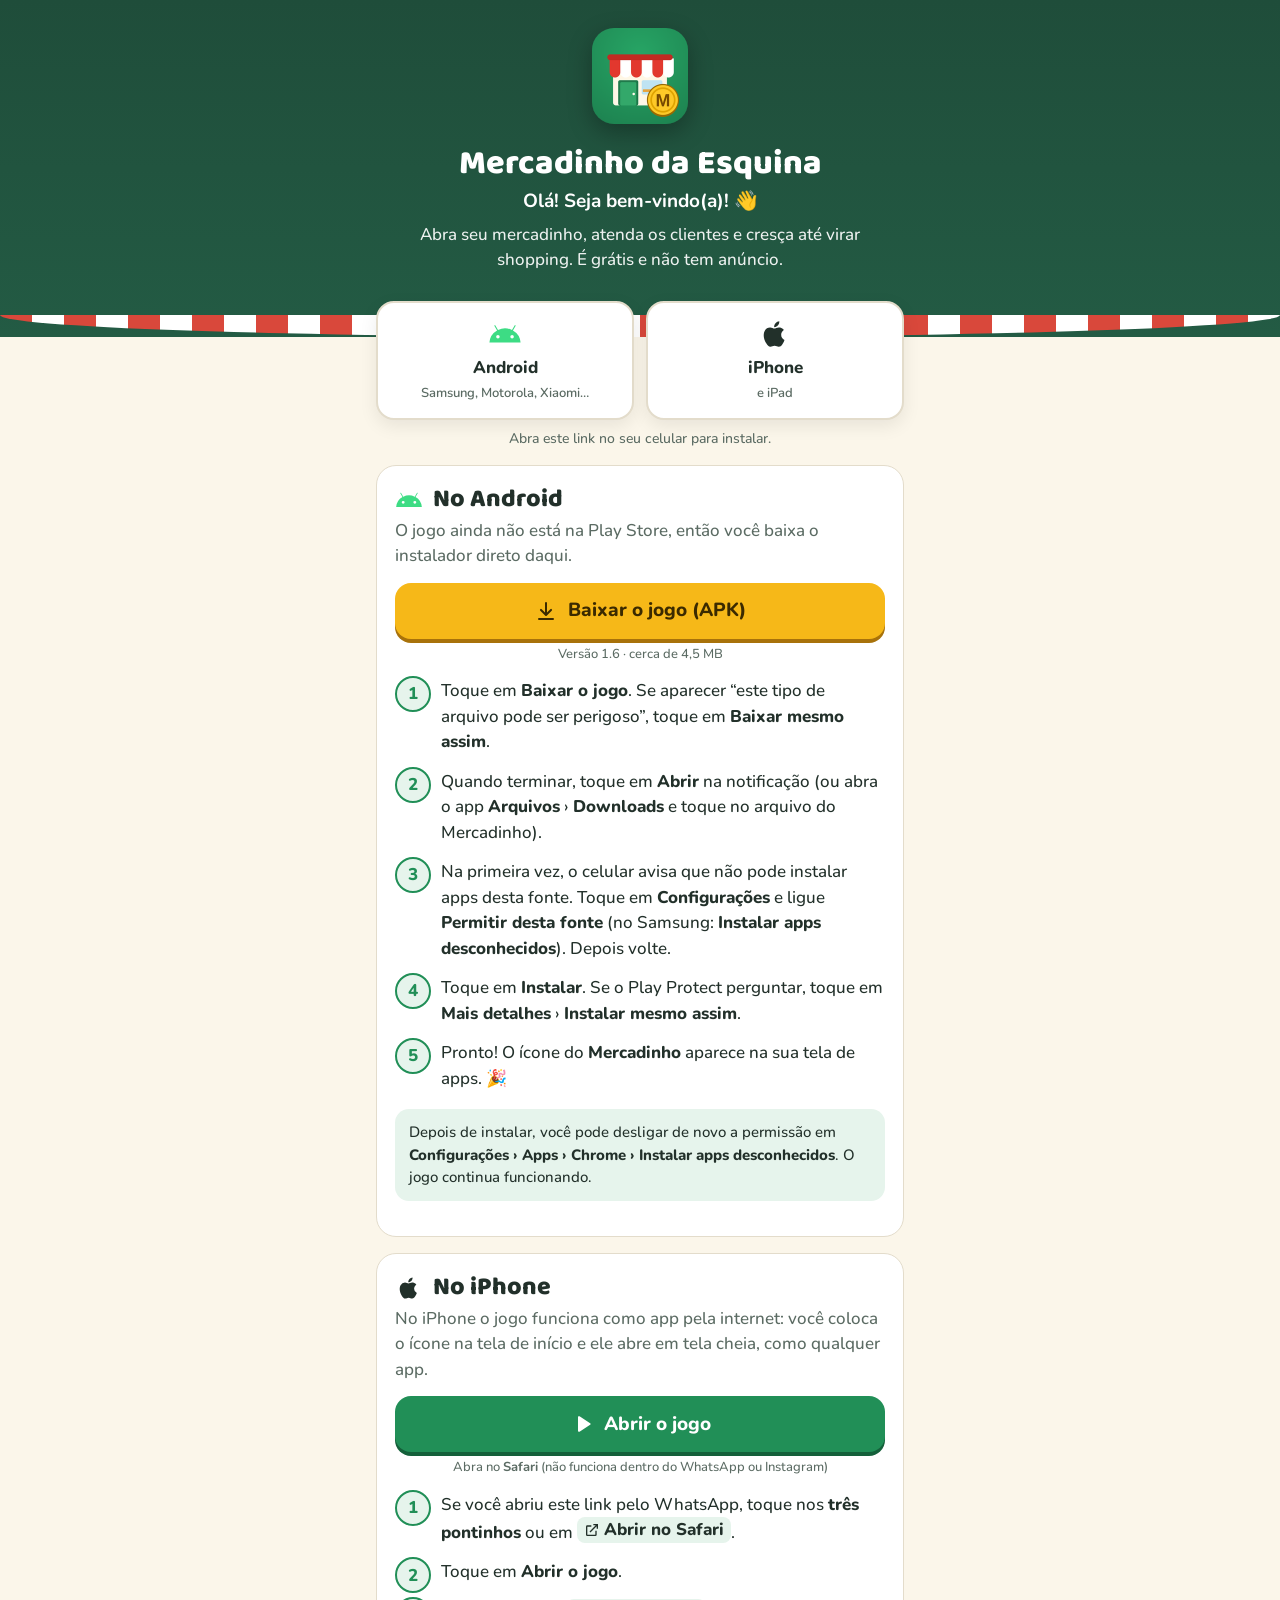
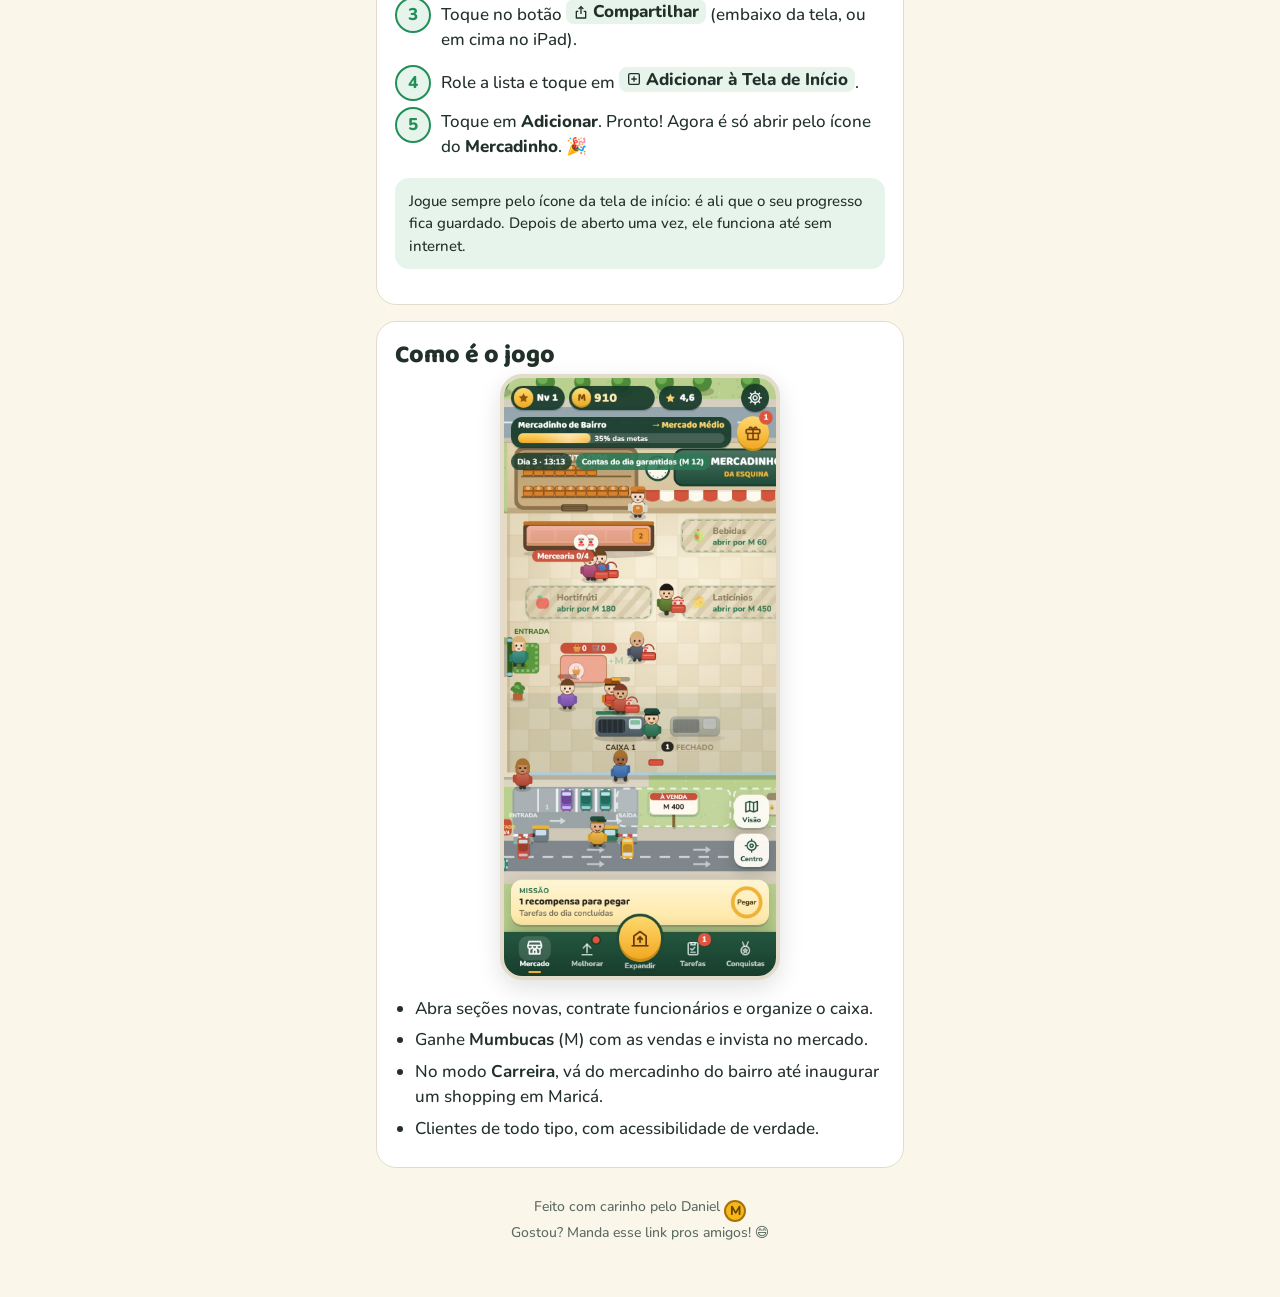
==== baixar/index.html @ 31271b30 "Versão 1.6: APK na página de download Co-Authored-By: Claude Opus 5.5 <noreply@anthropic.com> Claude" ====
<!doctype html>
<html lang="pt-BR">
<head>
<meta charset="utf-8">
<meta name="viewport" content="width=device-width, initial-scale=1, viewport-fit=cover">
<title>Baixar Mercadinho da Esquina</title>
<meta name="description" content="Jogo de supermercado: abra seu mercadinho, atenda os clientes e cresça até o shopping. Android e iPhone, grátis.">
<meta name="theme-color" content="#1f4d3a">
<meta property="og:type" content="website">
<meta property="og:locale" content="pt_BR">
<meta property="og:title" content="Mercadinho da Esquina 🛒 Baixe o jogo!">
<meta property="og:description" content="Abra seu mercadinho, atenda os clientes e cresça até o shopping. Android e iPhone, grátis.">
<meta property="og:url" content="https://danielcamposdasilva-tech.github.io/mercadinho/baixar/">
<meta property="og:image" content="https://danielcamposdasilva-tech.github.io/mercadinho/baixar/capa.jpg">
<meta property="og:image:width" content="1200">
<meta property="og:image:height" content="630">
<meta property="og:image:type" content="image/jpeg">
<meta name="twitter:card" content="summary_large_image">
<link rel="icon" href="../icone-192.png">
<link rel="apple-touch-icon" href="../apple-touch-icon.png">
<link rel="preconnect" href="https://fonts.googleapis.com">
<link rel="preconnect" href="https://fonts.gstatic.com" crossorigin>
<link href="https://fonts.googleapis.com/css2?family=Baloo+2:wght@700;800&family=Nunito:wght@500;700;800&display=swap" rel="stylesheet">
<style>
  :root{
    --verde:#1f4d3a; --verde2:#218f57; --verde-claro:#e6f4ec;
    --ouro:#f6b818; --ouro-escuro:#a8720a; --vermelho:#d9483b;
    --fundo:#fbf6ea; --cartao:#ffffff; --texto:#22302a; --suave:#5b6b63; --borda:#e3dccb;
  }
  @media (prefers-color-scheme: dark){
    :root:not([data-theme="light"]){
      --fundo:#13201a; --cartao:#1b2c24; --texto:#eef4ef; --suave:#a9bbb0; --borda:#2c4237; --verde-claro:#1f3a2d;
    }
  }
  :root[data-theme="dark"]{
    --fundo:#13201a; --cartao:#1b2c24; --texto:#eef4ef; --suave:#a9bbb0; --borda:#2c4237; --verde-claro:#1f3a2d;
  }
  *{box-sizing:border-box}
  html{-webkit-text-size-adjust:100%}
  body{margin:0;background:var(--fundo);color:var(--texto);font:500 17px/1.5 Nunito,system-ui,-apple-system,"Segoe UI",Roboto,sans-serif}
  a{color:inherit}
  .topo{background:linear-gradient(180deg,var(--verde) 0%,#235b44 100%);color:#fff;padding:28px 16px 64px;text-align:center;position:relative;overflow:hidden}
  .toldo{position:absolute;left:0;right:0;bottom:0;height:22px;background:repeating-linear-gradient(90deg,var(--vermelho) 0 32px,#fff 32px 64px);border-radius:0 0 50% 50%/0 0 100% 100%}
  .icone{width:96px;height:96px;border-radius:22px;box-shadow:0 8px 24px rgba(0,0,0,.3)}
  h1{font-family:"Baloo 2",Nunito,sans-serif;font-weight:800;font-size:34px;line-height:1.05;margin:14px 0 6px}
  .ola{font-size:19px;font-weight:700;margin:0 0 6px}
  .sub{opacity:.92;margin:0 auto;max-width:30em}
  main{max-width:560px;margin:0 auto;padding:0 16px 40px}
  .escolha{display:grid;grid-template-columns:1fr 1fr;gap:12px;margin:-36px 0 8px;position:relative}
  .escolha a{display:flex;flex-direction:column;align-items:center;gap:4px;text-decoration:none;background:var(--cartao);border:2px solid var(--borda);border-radius:18px;padding:14px 8px;font-weight:800;box-shadow:0 6px 18px rgba(0,0,0,.08)}
  .escolha a small{font-weight:600;color:var(--suave);font-size:13px}
  .escolha a.sugerido{border-color:var(--ouro);box-shadow:0 0 0 3px rgba(246,184,24,.35),0 6px 18px rgba(0,0,0,.08)}
  .escolha svg{width:34px;height:34px}
  .dica{text-align:center;font-size:14px;color:var(--suave);min-height:1.5em;margin:6px 0 14px}
  section.cartao{background:var(--cartao);border:1px solid var(--borda);border-radius:20px;padding:20px 18px;margin:16px 0;scroll-margin-top:12px}
  h2{font-family:"Baloo 2",Nunito,sans-serif;font-weight:800;font-size:25px;line-height:1.1;margin:0 0 4px;display:flex;align-items:center;gap:10px}
  h2 svg{width:28px;height:28px;flex:none}
  .cartao>p.intro{margin:0 0 14px;color:var(--suave)}
  .botao{display:flex;align-items:center;justify-content:center;gap:10px;width:100%;min-height:56px;border-radius:16px;border:0;background:var(--ouro);color:#3b2a00;font:800 19px/1.2 Nunito,sans-serif;text-decoration:none;box-shadow:0 4px 0 var(--ouro-escuro);margin:4px 0 6px;cursor:pointer;padding:10px 16px}
  .botao:active{transform:translateY(2px);box-shadow:0 2px 0 var(--ouro-escuro)}
  .botao.verde{background:var(--verde2);color:#fff;box-shadow:0 4px 0 #14603a}
  .botao svg{width:24px;height:24px;flex:none}
  .meta{font-size:13px;color:var(--suave);text-align:center;margin:0 0 14px}
  ol.passos{list-style:none;counter-reset:p;padding:0;margin:0}
  ol.passos li{counter-increment:p;position:relative;padding:0 0 14px 46px;min-height:34px}
  ol.passos li::before{content:counter(p);position:absolute;left:0;top:-2px;width:32px;height:32px;border-radius:50%;background:var(--verde-claro);color:var(--verde2);font-weight:800;display:grid;place-items:center;border:2px solid var(--verde2)}
  @media (prefers-color-scheme: dark){:root:not([data-theme="light"]) ol.passos li::before{color:#7fd6a6;border-color:#7fd6a6}}
  ol.passos b{font-weight:800}
  .tecla{display:inline-flex;align-items:center;gap:4px;background:var(--verde-claro);border-radius:8px;padding:0 7px;font-weight:800;white-space:nowrap}
  .tecla svg{width:16px;height:16px}
  .aviso{background:var(--verde-claro);border-radius:14px;padding:12px 14px;font-size:15px;margin-top:4px}
  .aviso b{font-weight:800}
  .previa{display:flex;flex-direction:column;align-items:center;gap:16px}
  .previa img{display:block;width:100%;max-width:280px;height:auto;aspect-ratio:780/1688;border-radius:22px;border:4px solid var(--borda);box-shadow:0 8px 24px rgba(0,0,0,.12)}
  .previa ul{margin:0;padding-left:20px;align-self:stretch}
  .previa li{margin-bottom:6px}
  .rodape{text-align:center;font-size:14px;color:var(--suave);margin-top:28px}
  .rodape .moeda{display:inline-grid;place-items:center;width:22px;height:22px;border-radius:50%;background:var(--ouro);color:#6a4500;font-weight:800;font-size:13px;vertical-align:-4px;border:2px solid var(--ouro-escuro)}
  @media (max-width:360px){h1{font-size:29px}}
</style>
</head>
<body>
<header class="topo">
  <img class="icone" src="../icone-192.png" alt="" width="96" height="96">
  <h1>Mercadinho da Esquina</h1>
  <p class="ola">Olá! Seja bem-vindo(a)! 👋</p>
  <p class="sub">Abra seu mercadinho, atenda os clientes e cresça até virar shopping. É grátis e não tem anúncio.</p>
  <div class="toldo" aria-hidden="true"></div>
</header>

<main>
  <nav class="escolha" aria-label="Escolha seu celular">
    <a href="#android" id="ir-android">
      <svg viewBox="0 0 24 24" aria-hidden="true"><path fill="#3ddc84" d="M17.6 9.48l1.84-3.18a.38.38 0 0 0-.66-.38l-1.86 3.22a11.4 11.4 0 0 0-9.84 0L5.22 5.92a.38.38 0 0 0-.66.38L6.4 9.48A10.8 10.8 0 0 0 1 18h22a10.8 10.8 0 0 0-5.4-8.52zM7 15.25a1.25 1.25 0 1 1 0-2.5 1.25 1.25 0 0 1 0 2.5zm10 0a1.25 1.25 0 1 1 0-2.5 1.25 1.25 0 0 1 0 2.5z"/></svg>
      Android<small>Samsung, Motorola, Xiaomi…</small>
    </a>
    <a href="#iphone" id="ir-iphone">
      <svg viewBox="0 0 24 24" aria-hidden="true"><path fill="currentColor" d="M16.37 12.6c-.02-2.3 1.88-3.4 1.96-3.46-1.07-1.56-2.73-1.78-3.32-1.8-1.41-.14-2.76.83-3.47.83-.72 0-1.82-.81-3-.79a4.43 4.43 0 0 0-3.74 2.28c-1.6 2.77-.41 6.86 1.14 9.1.76 1.1 1.66 2.33 2.84 2.29 1.14-.05 1.57-.74 2.95-.74 1.37 0 1.76.74 2.97.71 1.23-.02 2-1.11 2.75-2.22a9.8 9.8 0 0 0 1.25-2.57 3.96 3.96 0 0 1-2.33-3.63zM14.1 5.86c.63-.77 1.06-1.83.94-2.89-.91.04-2.01.61-2.66 1.37-.58.67-1.1 1.76-.96 2.8 1.02.08 2.05-.52 2.68-1.28z"/></svg>
      iPhone<small>e iPad</small>
    </a>
  </nav>
  <p class="dica" id="dica" aria-live="polite"></p>

  <section class="cartao" id="android" aria-labelledby="t-android">
    <h2 id="t-android"><svg viewBox="0 0 24 24" aria-hidden="true"><path fill="#3ddc84" d="M17.6 9.48l1.84-3.18a.38.38 0 0 0-.66-.38l-1.86 3.22a11.4 11.4 0 0 0-9.84 0L5.22 5.92a.38.38 0 0 0-.66.38L6.4 9.48A10.8 10.8 0 0 0 1 18h22a10.8 10.8 0 0 0-5.4-8.52zM7 15.25a1.25 1.25 0 1 1 0-2.5 1.25 1.25 0 0 1 0 2.5zm10 0a1.25 1.25 0 1 1 0-2.5 1.25 1.25 0 0 1 0 2.5z"/></svg>No Android</h2>
    <p class="intro">O jogo ainda não está na Play Store, então você baixa o instalador direto daqui.</p>
    <a class="botao" href="mercadinho-da-esquina-1.6.apk" download>
      <svg viewBox="0 0 24 24" aria-hidden="true"><path fill="currentColor" d="M12 3a1 1 0 0 1 1 1v9.59l3.3-3.3a1 1 0 1 1 1.4 1.42l-5 5a1 1 0 0 1-1.4 0l-5-5a1 1 0 1 1 1.4-1.42l3.3 3.3V4a1 1 0 0 1 1-1zM5 19h14a1 1 0 1 1 0 2H5a1 1 0 1 1 0-2z"/></svg>
      Baixar o jogo (APK)
    </a>
    <p class="meta">Versão 1.6 · cerca de 4,5 MB</p>
    <ol class="passos">
      <li>Toque em <b>Baixar o jogo</b>. Se aparecer “este tipo de arquivo pode ser perigoso”, toque em <b>Baixar mesmo assim</b>.</li>
      <li>Quando terminar, toque em <b>Abrir</b> na notificação (ou abra o app <b>Arquivos</b> › <b>Downloads</b> e toque no arquivo do Mercadinho).</li>
      <li>Na primeira vez, o celular avisa que não pode instalar apps desta fonte. Toque em <b>Configurações</b> e ligue <b>Permitir desta fonte</b> (no Samsung: <b>Instalar apps desconhecidos</b>). Depois volte.</li>
      <li>Toque em <b>Instalar</b>. Se o Play Protect perguntar, toque em <b>Mais detalhes</b> › <b>Instalar mesmo assim</b>.</li>
      <li>Pronto! O ícone do <b>Mercadinho</b> aparece na sua tela de apps. 🎉</li>
    </ol>
    <p class="aviso">Depois de instalar, você pode desligar de novo a permissão em <b>Configurações › Apps › Chrome › Instalar apps desconhecidos</b>. O jogo continua funcionando.</p>
  </section>

  <section class="cartao" id="iphone" aria-labelledby="t-iphone">
    <h2 id="t-iphone"><svg viewBox="0 0 24 24" aria-hidden="true"><path fill="currentColor" d="M16.37 12.6c-.02-2.3 1.88-3.4 1.96-3.46-1.07-1.56-2.73-1.78-3.32-1.8-1.41-.14-2.76.83-3.47.83-.72 0-1.82-.81-3-.79a4.43 4.43 0 0 0-3.74 2.28c-1.6 2.77-.41 6.86 1.14 9.1.76 1.1 1.66 2.33 2.84 2.29 1.14-.05 1.57-.74 2.95-.74 1.37 0 1.76.74 2.97.71 1.23-.02 2-1.11 2.75-2.22a9.8 9.8 0 0 0 1.25-2.57 3.96 3.96 0 0 1-2.33-3.63zM14.1 5.86c.63-.77 1.06-1.83.94-2.89-.91.04-2.01.61-2.66 1.37-.58.67-1.1 1.76-.96 2.8 1.02.08 2.05-.52 2.68-1.28z"/></svg>No iPhone</h2>
    <p class="intro">No iPhone o jogo funciona como app pela internet: você coloca o ícone na tela de início e ele abre em tela cheia, como qualquer app.</p>
    <a class="botao verde" href="../">
      <svg viewBox="0 0 24 24" aria-hidden="true"><path fill="currentColor" d="M8 5.14v13.72a1 1 0 0 0 1.53.85l10.6-6.86a1 1 0 0 0 0-1.7L9.53 4.29A1 1 0 0 0 8 5.14z"/></svg>
      Abrir o jogo
    </a>
    <p class="meta">Abra no <b>Safari</b> (não funciona dentro do WhatsApp ou Instagram)</p>
    <ol class="passos">
      <li>Se você abriu este link pelo WhatsApp, toque nos <b>três pontinhos</b> ou em <span class="tecla">
        <svg viewBox="0 0 24 24" aria-hidden="true"><path fill="currentColor" d="M14 3h7v7h-2V6.41l-9.29 9.3-1.42-1.42L17.59 5H14V3zM5 5h6v2H5v12h12v-6h2v6a2 2 0 0 1-2 2H5a2 2 0 0 1-2-2V7a2 2 0 0 1 2-2z"/></svg>
        Abrir no Safari</span>.</li>
      <li>Toque em <b>Abrir o jogo</b>.</li>
      <li>Toque no botão <span class="tecla">
        <svg viewBox="0 0 24 24" aria-hidden="true"><path fill="currentColor" d="M12 2.6l4.2 4.2-1.4 1.4L13 6.4V15h-2V6.4L9.2 8.2 7.8 6.8 12 2.6zM5 10h3v2H6v8h12v-8h-2v-2h3a1 1 0 0 1 1 1v10a1 1 0 0 1-1 1H5a1 1 0 0 1-1-1V11a1 1 0 0 1 1-1z"/></svg>
        Compartilhar</span> (embaixo da tela, ou em cima no iPad).</li>
      <li>Role a lista e toque em <span class="tecla">
        <svg viewBox="0 0 24 24" aria-hidden="true"><path fill="currentColor" d="M6 3h12a3 3 0 0 1 3 3v12a3 3 0 0 1-3 3H6a3 3 0 0 1-3-3V6a3 3 0 0 1 3-3zm0 2a1 1 0 0 0-1 1v12a1 1 0 0 0 1 1h12a1 1 0 0 0 1-1V6a1 1 0 0 0-1-1H6zm5 3h2v3h3v2h-3v3h-2v-3H8v-2h3V8z"/></svg>
        Adicionar à Tela de Início</span>.</li>
      <li>Toque em <b>Adicionar</b>. Pronto! Agora é só abrir pelo ícone do <b>Mercadinho</b>. 🎉</li>
    </ol>
    <p class="aviso">Jogue sempre pelo ícone da tela de início: é ali que o seu progresso fica guardado. Depois de aberto uma vez, ele funciona até sem internet.</p>
  </section>

  <section class="cartao" aria-labelledby="t-jogo">
    <h2 id="t-jogo">Como é o jogo</h2>
    <div class="previa">
      <img src="tela-jogo.jpg" alt="Tela do jogo: o mercadinho visto de cima, com clientes nas prateleiras, o caixa e o estacionamento" width="780" height="1688" loading="lazy">
      <ul>
        <li>Abra seções novas, contrate funcionários e organize o caixa.</li>
        <li>Ganhe <b>Mumbucas</b> (M) com as vendas e invista no mercado.</li>
        <li>No modo <b>Carreira</b>, vá do mercadinho do bairro até inaugurar um shopping em Maricá.</li>
        <li>Clientes de todo tipo, com acessibilidade de verdade.</li>
      </ul>
    </div>
  </section>

  <p class="rodape">Feito com carinho pelo Daniel <span class="moeda" aria-hidden="true">M</span><br>Gostou? Manda esse link pros amigos! 😄</p>
</main>

<script>
  (function(){
    var ua = navigator.userAgent || "";
    var ios = /iPhone|iPad|iPod/.test(ua) || (navigator.platform === "MacIntel" && navigator.maxTouchPoints > 1);
    var android = /Android/i.test(ua);
    var dica = document.getElementById("dica");
    if (ios) {
      document.getElementById("ir-iphone").classList.add("sugerido");
      dica.textContent = "Parece que você está num iPhone. Siga os passos do iPhone 👇";
      var iphone = document.getElementById("iphone"), android_ = document.getElementById("android");
      iphone.parentNode.insertBefore(iphone, android_);
    } else if (android) {
      document.getElementById("ir-android").classList.add("sugerido");
      dica.textContent = "Parece que você está num Android. Siga os passos do Android 👇";
    } else {
      dica.textContent = "Abra este link no seu celular para instalar.";
    }
  })();
</script>
</body>
</html>
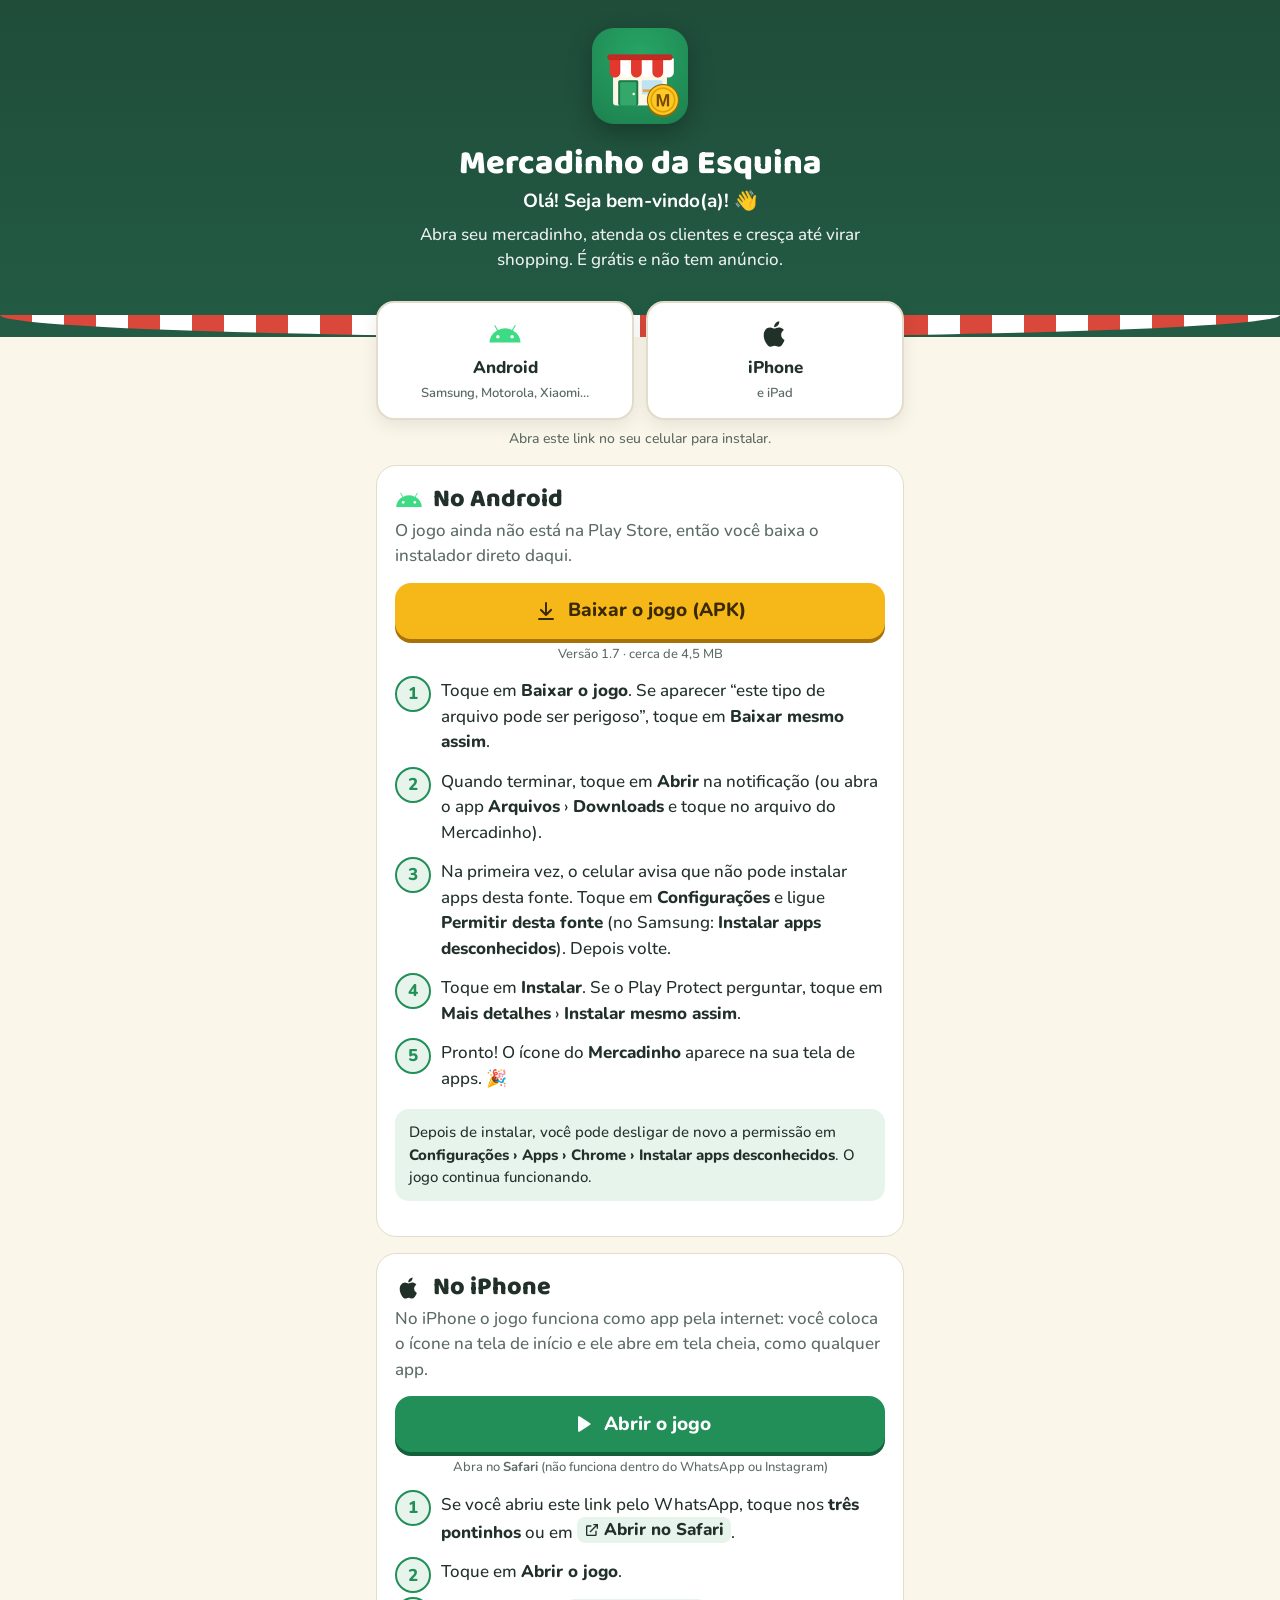
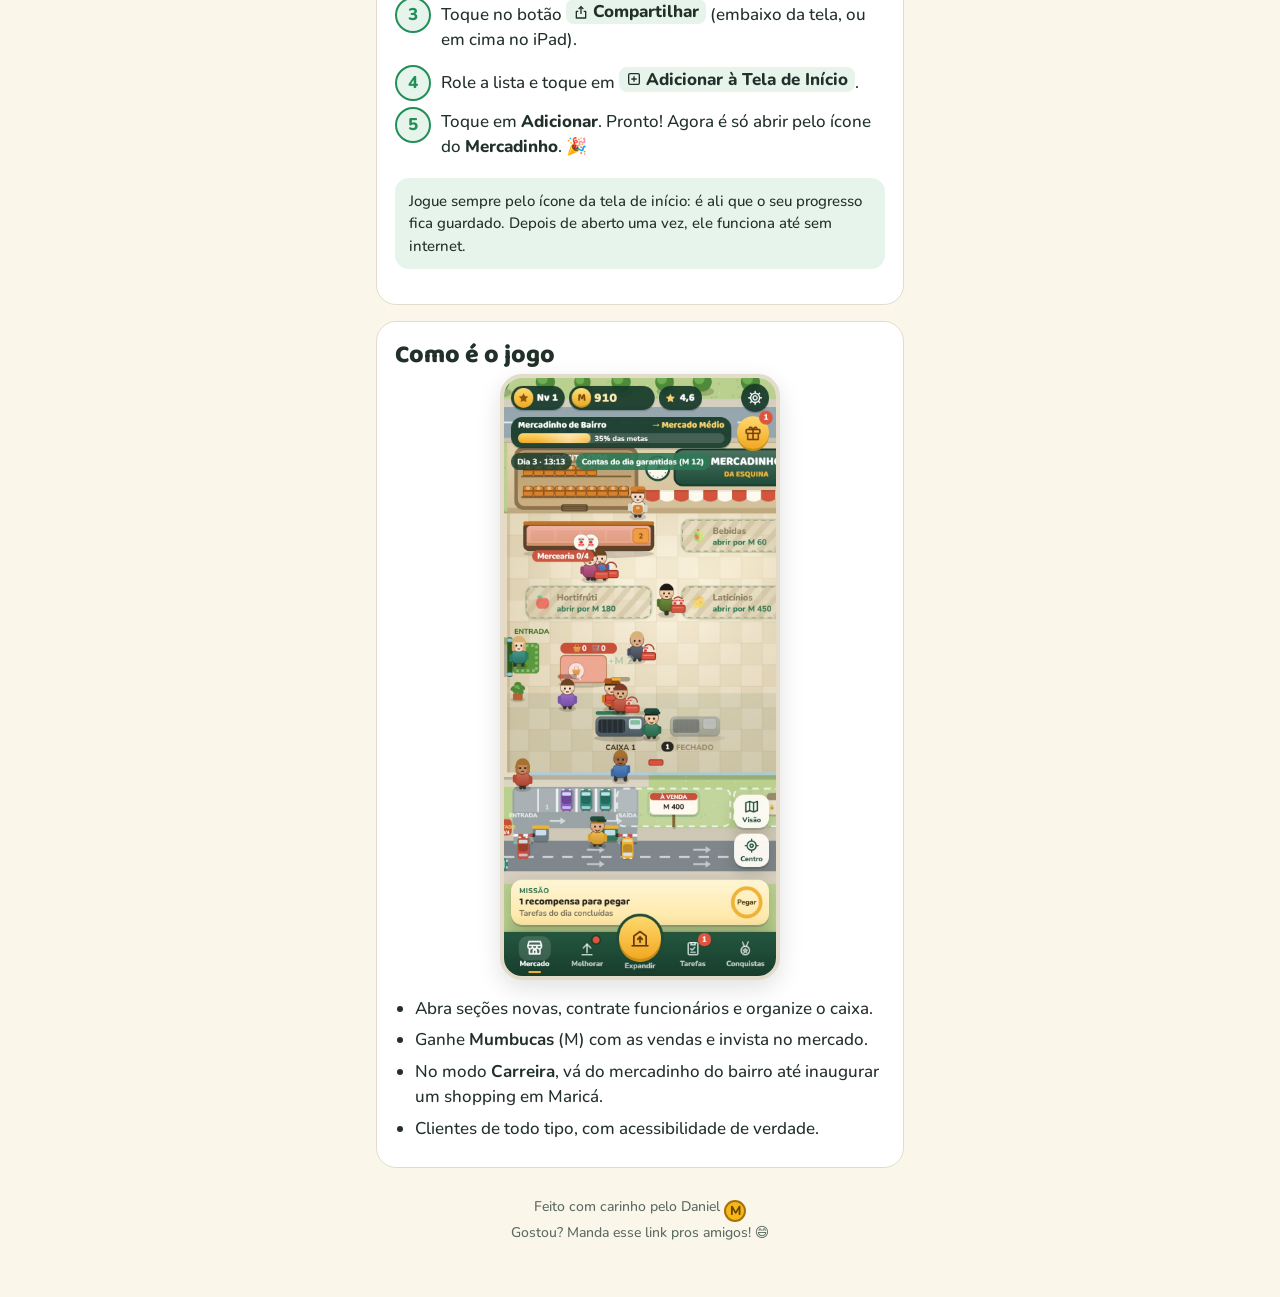
==== commit 8286e0ca: "Versão 1.7: correções do diagnóstico Co-Authored-By: Claude Opus 5.5 <noreply@anthropic.com>" ====
--- a/baixar/index.html
+++ b/baixar/index.html
@@ -104,11 +104,11 @@
   <section class="cartao" id="android" aria-labelledby="t-android">
     <h2 id="t-android"><svg viewBox="0 0 24 24" aria-hidden="true"><path fill="#3ddc84" d="M17.6 9.48l1.84-3.18a.38.38 0 0 0-.66-.38l-1.86 3.22a11.4 11.4 0 0 0-9.84 0L5.22 5.92a.38.38 0 0 0-.66.38L6.4 9.48A10.8 10.8 0 0 0 1 18h22a10.8 10.8 0 0 0-5.4-8.52zM7 15.25a1.25 1.25 0 1 1 0-2.5 1.25 1.25 0 0 1 0 2.5zm10 0a1.25 1.25 0 1 1 0-2.5 1.25 1.25 0 0 1 0 2.5z"/></svg>No Android</h2>
     <p class="intro">O jogo ainda não está na Play Store, então você baixa o instalador direto daqui.</p>
-    <a class="botao" href="mercadinho-da-esquina-1.6.apk" download>
+    <a class="botao" href="mercadinho-da-esquina-1.7.apk" download>
       <svg viewBox="0 0 24 24" aria-hidden="true"><path fill="currentColor" d="M12 3a1 1 0 0 1 1 1v9.59l3.3-3.3a1 1 0 1 1 1.4 1.42l-5 5a1 1 0 0 1-1.4 0l-5-5a1 1 0 1 1 1.4-1.42l3.3 3.3V4a1 1 0 0 1 1-1zM5 19h14a1 1 0 1 1 0 2H5a1 1 0 1 1 0-2z"/></svg>
       Baixar o jogo (APK)
     </a>
-    <p class="meta">Versão 1.6 · cerca de 4,5 MB</p>
+    <p class="meta">Versão 1.7 · cerca de 4,5 MB</p>
     <ol class="passos">
       <li>Toque em <b>Baixar o jogo</b>. Se aparecer “este tipo de arquivo pode ser perigoso”, toque em <b>Baixar mesmo assim</b>.</li>
       <li>Quando terminar, toque em <b>Abrir</b> na notificação (ou abra o app <b>Arquivos</b> › <b>Downloads</b> e toque no arquivo do Mercadinho).</li>
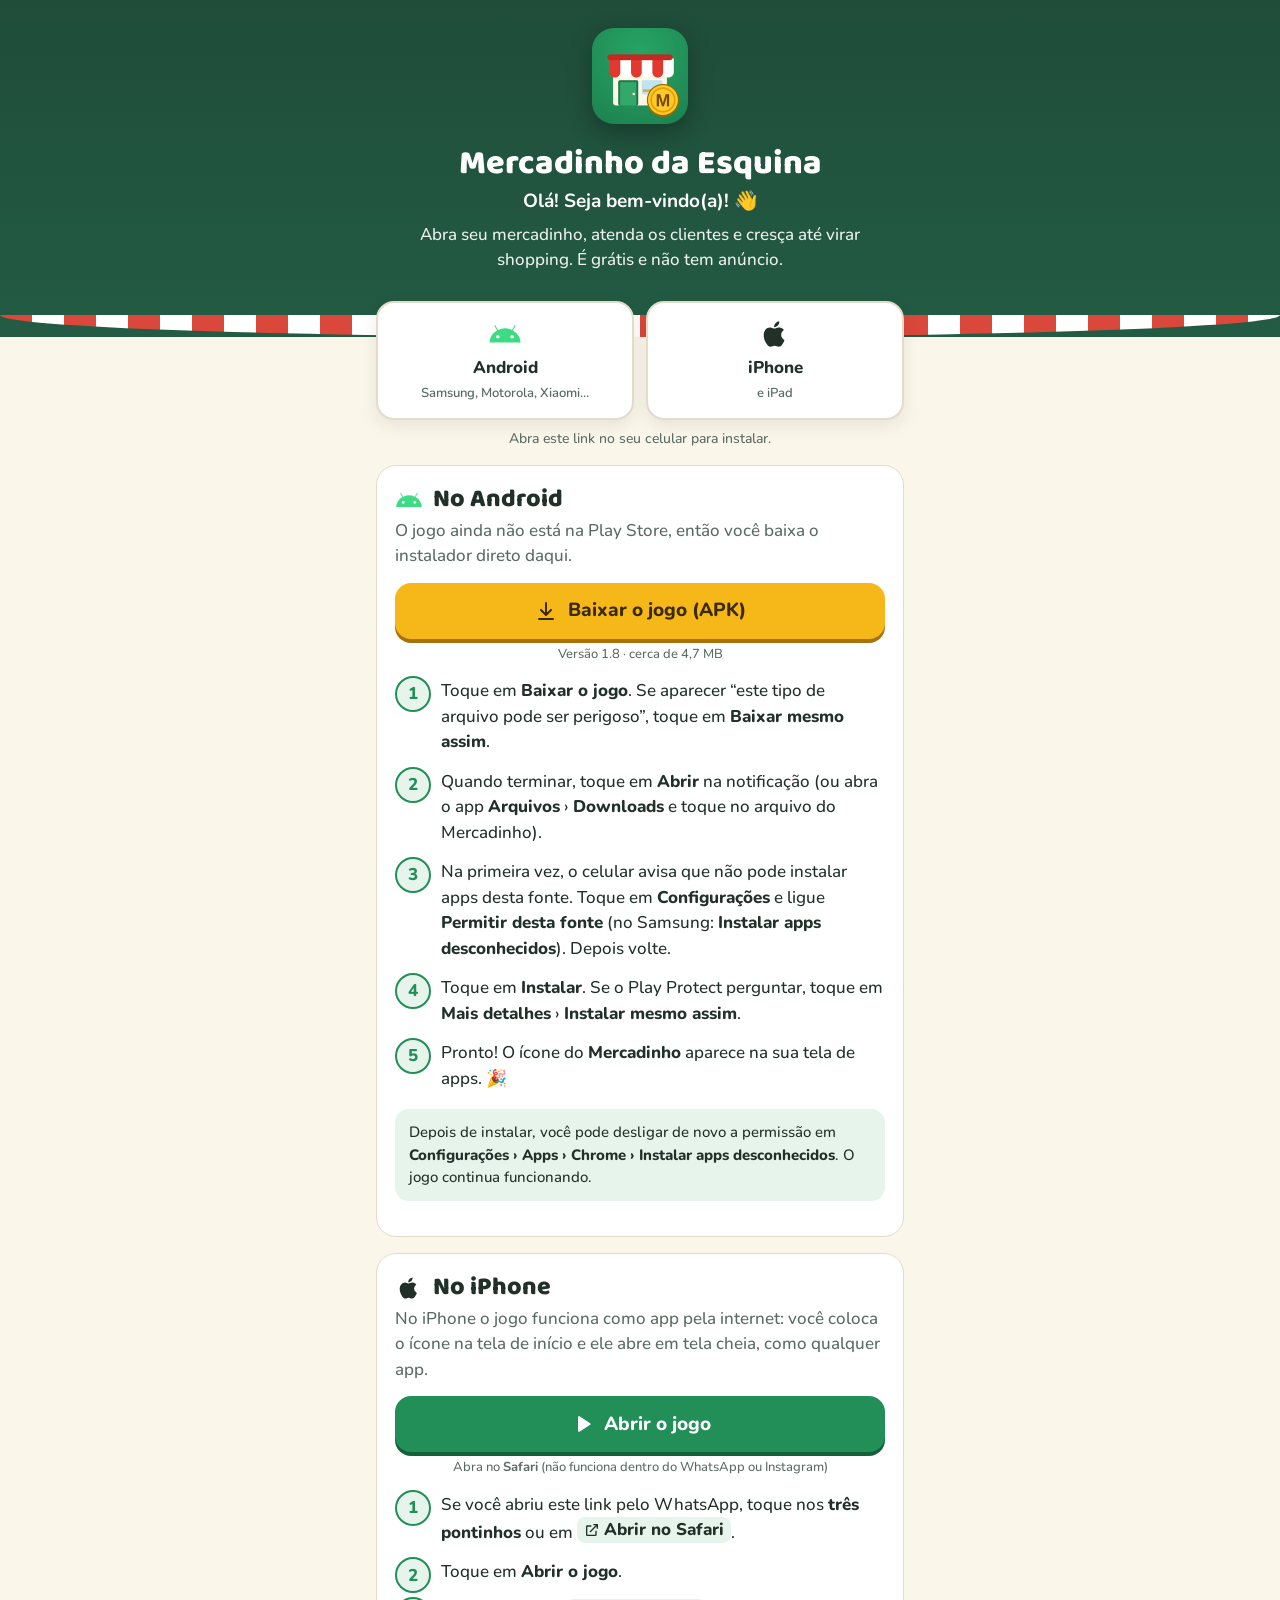
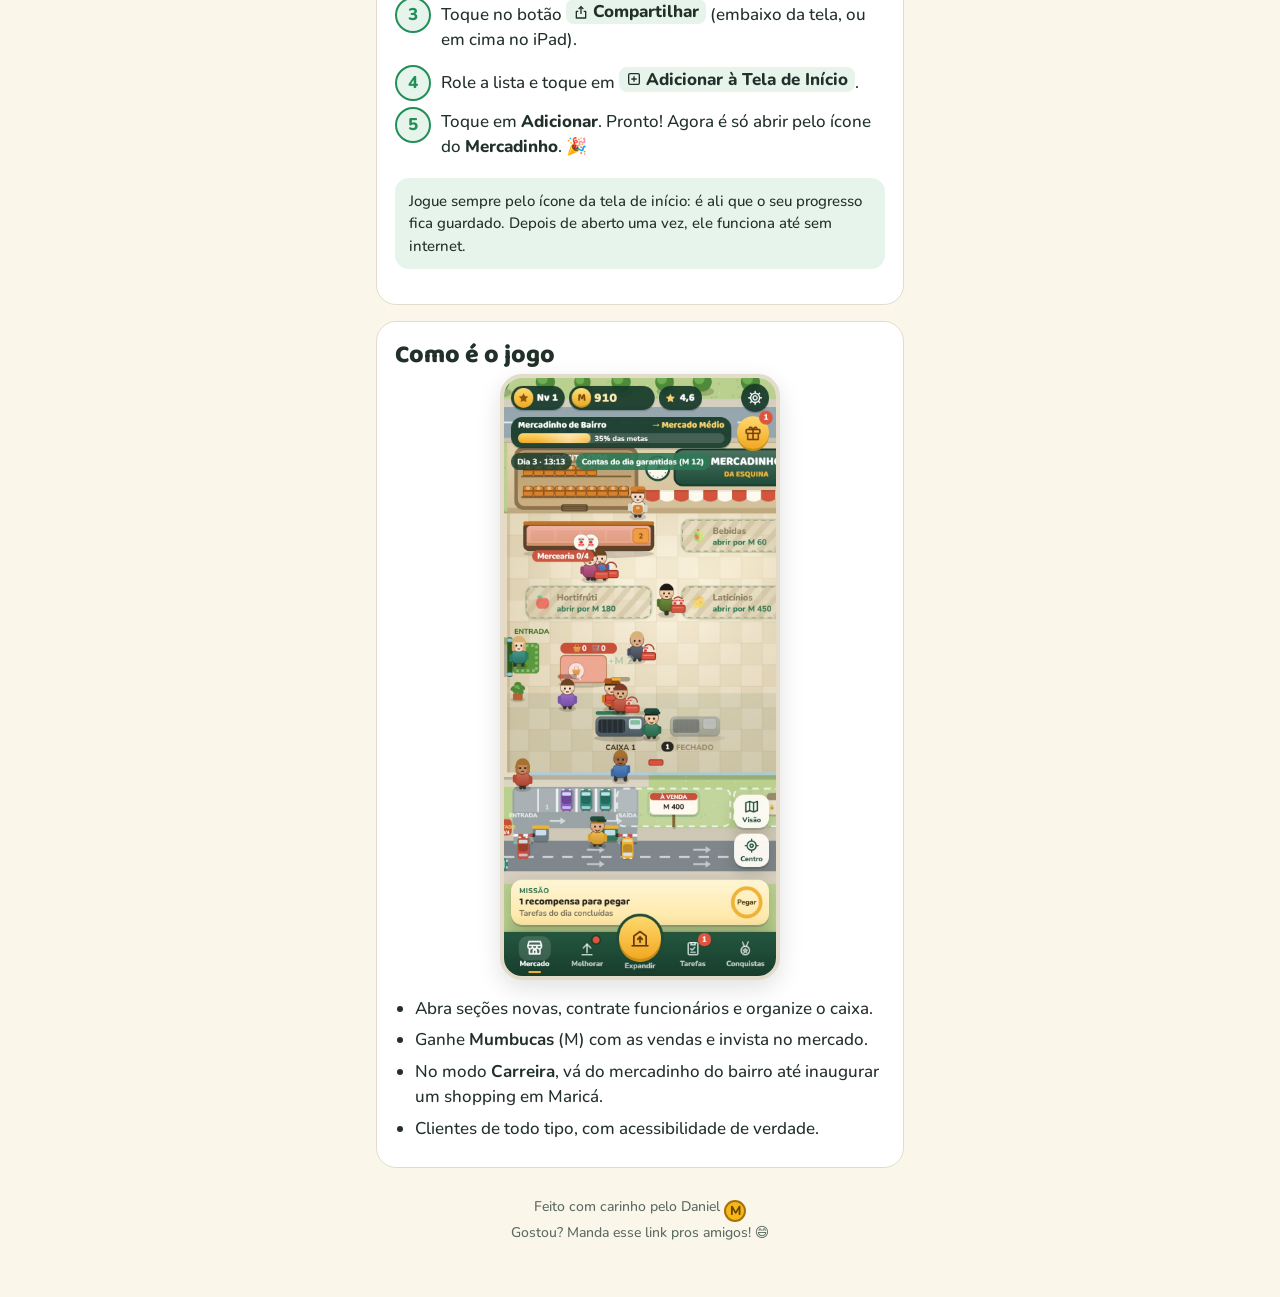
==== commit 3261174b: "Versão 1.8: capítulos 9 a 11, primeiro dia guiado, entregas, prefeitura, datas e correções Capítulos" ====
--- a/baixar/index.html
+++ b/baixar/index.html
@@ -104,11 +104,11 @@
   <section class="cartao" id="android" aria-labelledby="t-android">
     <h2 id="t-android"><svg viewBox="0 0 24 24" aria-hidden="true"><path fill="#3ddc84" d="M17.6 9.48l1.84-3.18a.38.38 0 0 0-.66-.38l-1.86 3.22a11.4 11.4 0 0 0-9.84 0L5.22 5.92a.38.38 0 0 0-.66.38L6.4 9.48A10.8 10.8 0 0 0 1 18h22a10.8 10.8 0 0 0-5.4-8.52zM7 15.25a1.25 1.25 0 1 1 0-2.5 1.25 1.25 0 0 1 0 2.5zm10 0a1.25 1.25 0 1 1 0-2.5 1.25 1.25 0 0 1 0 2.5z"/></svg>No Android</h2>
     <p class="intro">O jogo ainda não está na Play Store, então você baixa o instalador direto daqui.</p>
-    <a class="botao" href="mercadinho-da-esquina-1.7.apk" download>
+    <a class="botao" href="mercadinho-da-esquina-1.8.apk" download>
       <svg viewBox="0 0 24 24" aria-hidden="true"><path fill="currentColor" d="M12 3a1 1 0 0 1 1 1v9.59l3.3-3.3a1 1 0 1 1 1.4 1.42l-5 5a1 1 0 0 1-1.4 0l-5-5a1 1 0 1 1 1.4-1.42l3.3 3.3V4a1 1 0 0 1 1-1zM5 19h14a1 1 0 1 1 0 2H5a1 1 0 1 1 0-2z"/></svg>
       Baixar o jogo (APK)
     </a>
-    <p class="meta">Versão 1.7 · cerca de 4,5 MB</p>
+    <p class="meta">Versão 1.8 · cerca de 4,7 MB</p>
     <ol class="passos">
       <li>Toque em <b>Baixar o jogo</b>. Se aparecer “este tipo de arquivo pode ser perigoso”, toque em <b>Baixar mesmo assim</b>.</li>
       <li>Quando terminar, toque em <b>Abrir</b> na notificação (ou abra o app <b>Arquivos</b> › <b>Downloads</b> e toque no arquivo do Mercadinho).</li>
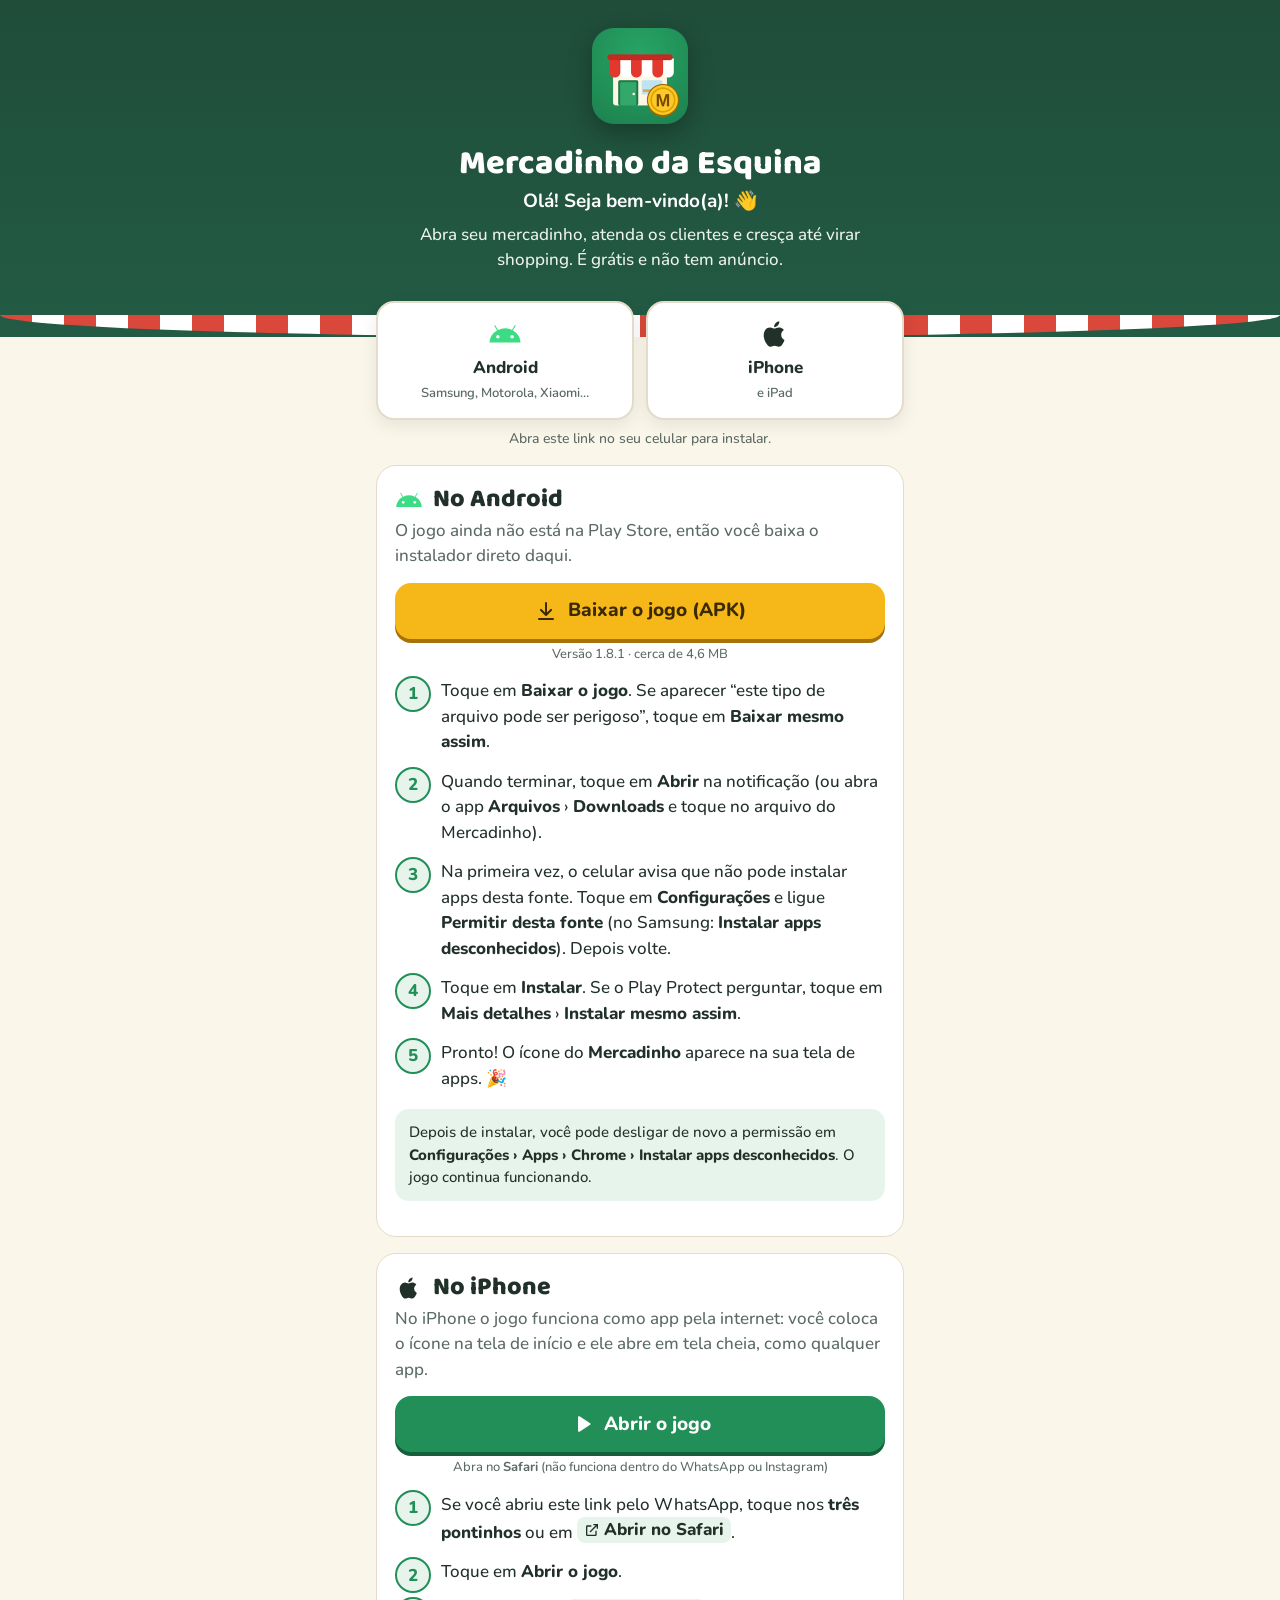
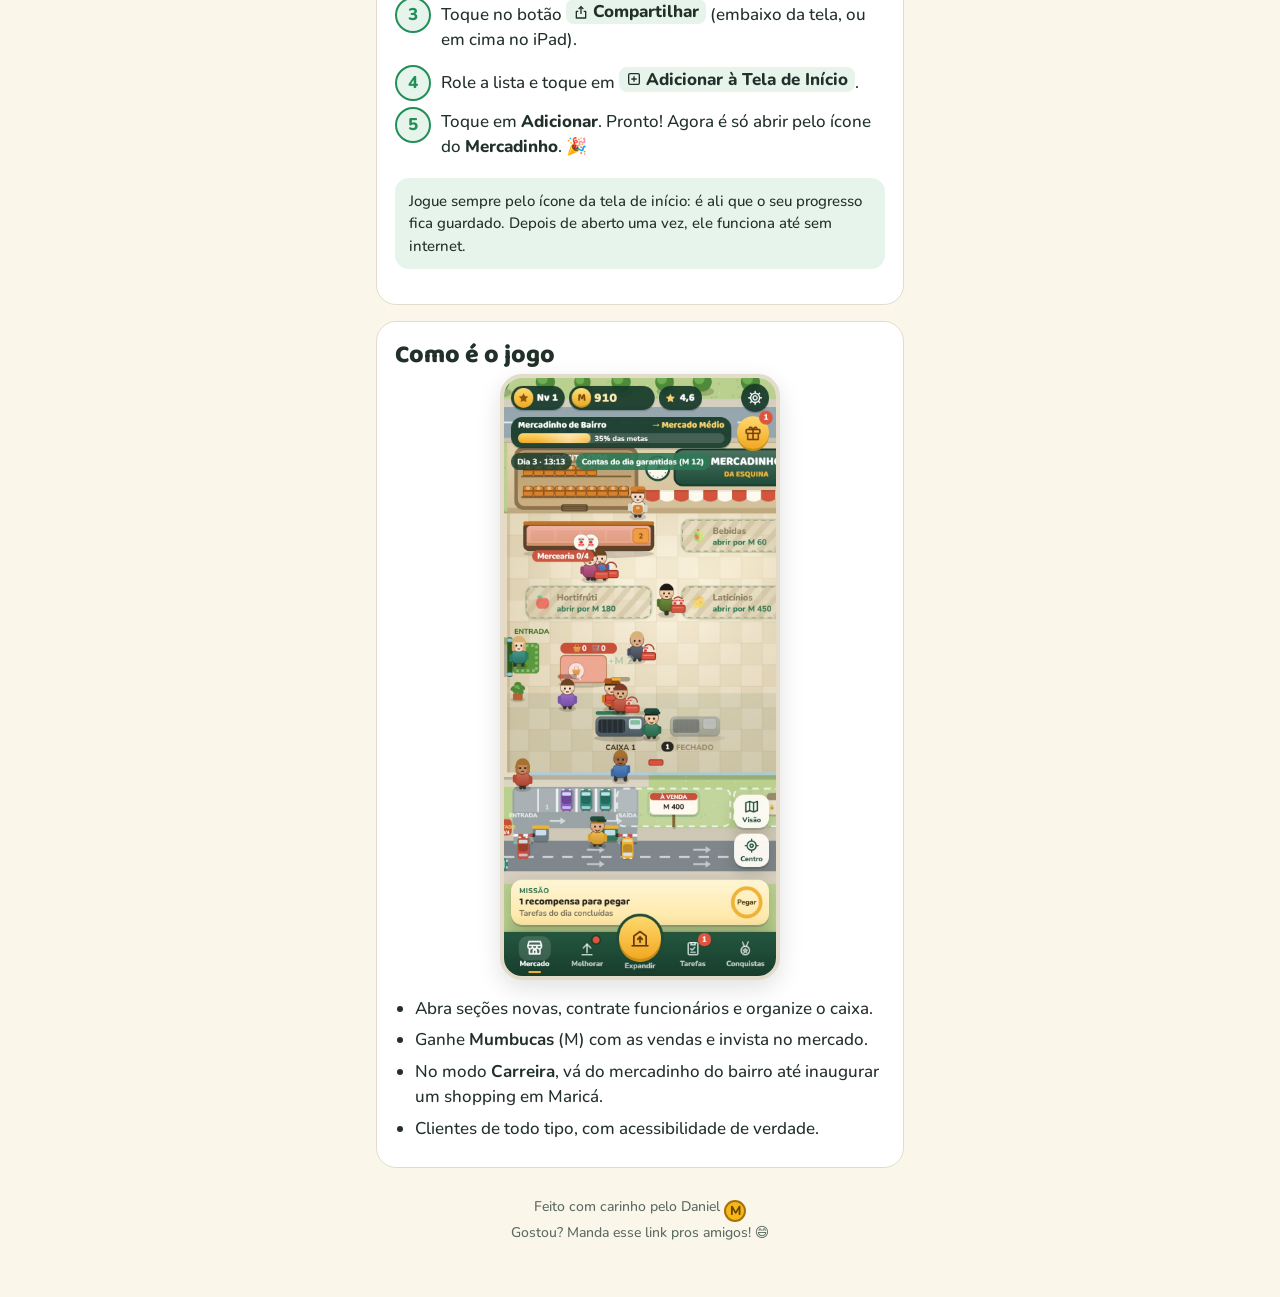
==== commit ec917532: "Versão 1.8.1: o jogo não congela se um desenho falhar, música no iPhone sem erro, diagnóstico com pi" ====
--- a/baixar/index.html
+++ b/baixar/index.html
@@ -104,11 +104,11 @@
   <section class="cartao" id="android" aria-labelledby="t-android">
     <h2 id="t-android"><svg viewBox="0 0 24 24" aria-hidden="true"><path fill="#3ddc84" d="M17.6 9.48l1.84-3.18a.38.38 0 0 0-.66-.38l-1.86 3.22a11.4 11.4 0 0 0-9.84 0L5.22 5.92a.38.38 0 0 0-.66.38L6.4 9.48A10.8 10.8 0 0 0 1 18h22a10.8 10.8 0 0 0-5.4-8.52zM7 15.25a1.25 1.25 0 1 1 0-2.5 1.25 1.25 0 0 1 0 2.5zm10 0a1.25 1.25 0 1 1 0-2.5 1.25 1.25 0 0 1 0 2.5z"/></svg>No Android</h2>
     <p class="intro">O jogo ainda não está na Play Store, então você baixa o instalador direto daqui.</p>
-    <a class="botao" href="mercadinho-da-esquina-1.8.apk" download>
+    <a class="botao" href="mercadinho-da-esquina-1.8.1.apk" download>
       <svg viewBox="0 0 24 24" aria-hidden="true"><path fill="currentColor" d="M12 3a1 1 0 0 1 1 1v9.59l3.3-3.3a1 1 0 1 1 1.4 1.42l-5 5a1 1 0 0 1-1.4 0l-5-5a1 1 0 1 1 1.4-1.42l3.3 3.3V4a1 1 0 0 1 1-1zM5 19h14a1 1 0 1 1 0 2H5a1 1 0 1 1 0-2z"/></svg>
       Baixar o jogo (APK)
     </a>
-    <p class="meta">Versão 1.8 · cerca de 4,7 MB</p>
+    <p class="meta">Versão 1.8.1 · cerca de 4,6 MB</p>
     <ol class="passos">
       <li>Toque em <b>Baixar o jogo</b>. Se aparecer “este tipo de arquivo pode ser perigoso”, toque em <b>Baixar mesmo assim</b>.</li>
       <li>Quando terminar, toque em <b>Abrir</b> na notificação (ou abra o app <b>Arquivos</b> › <b>Downloads</b> e toque no arquivo do Mercadinho).</li>
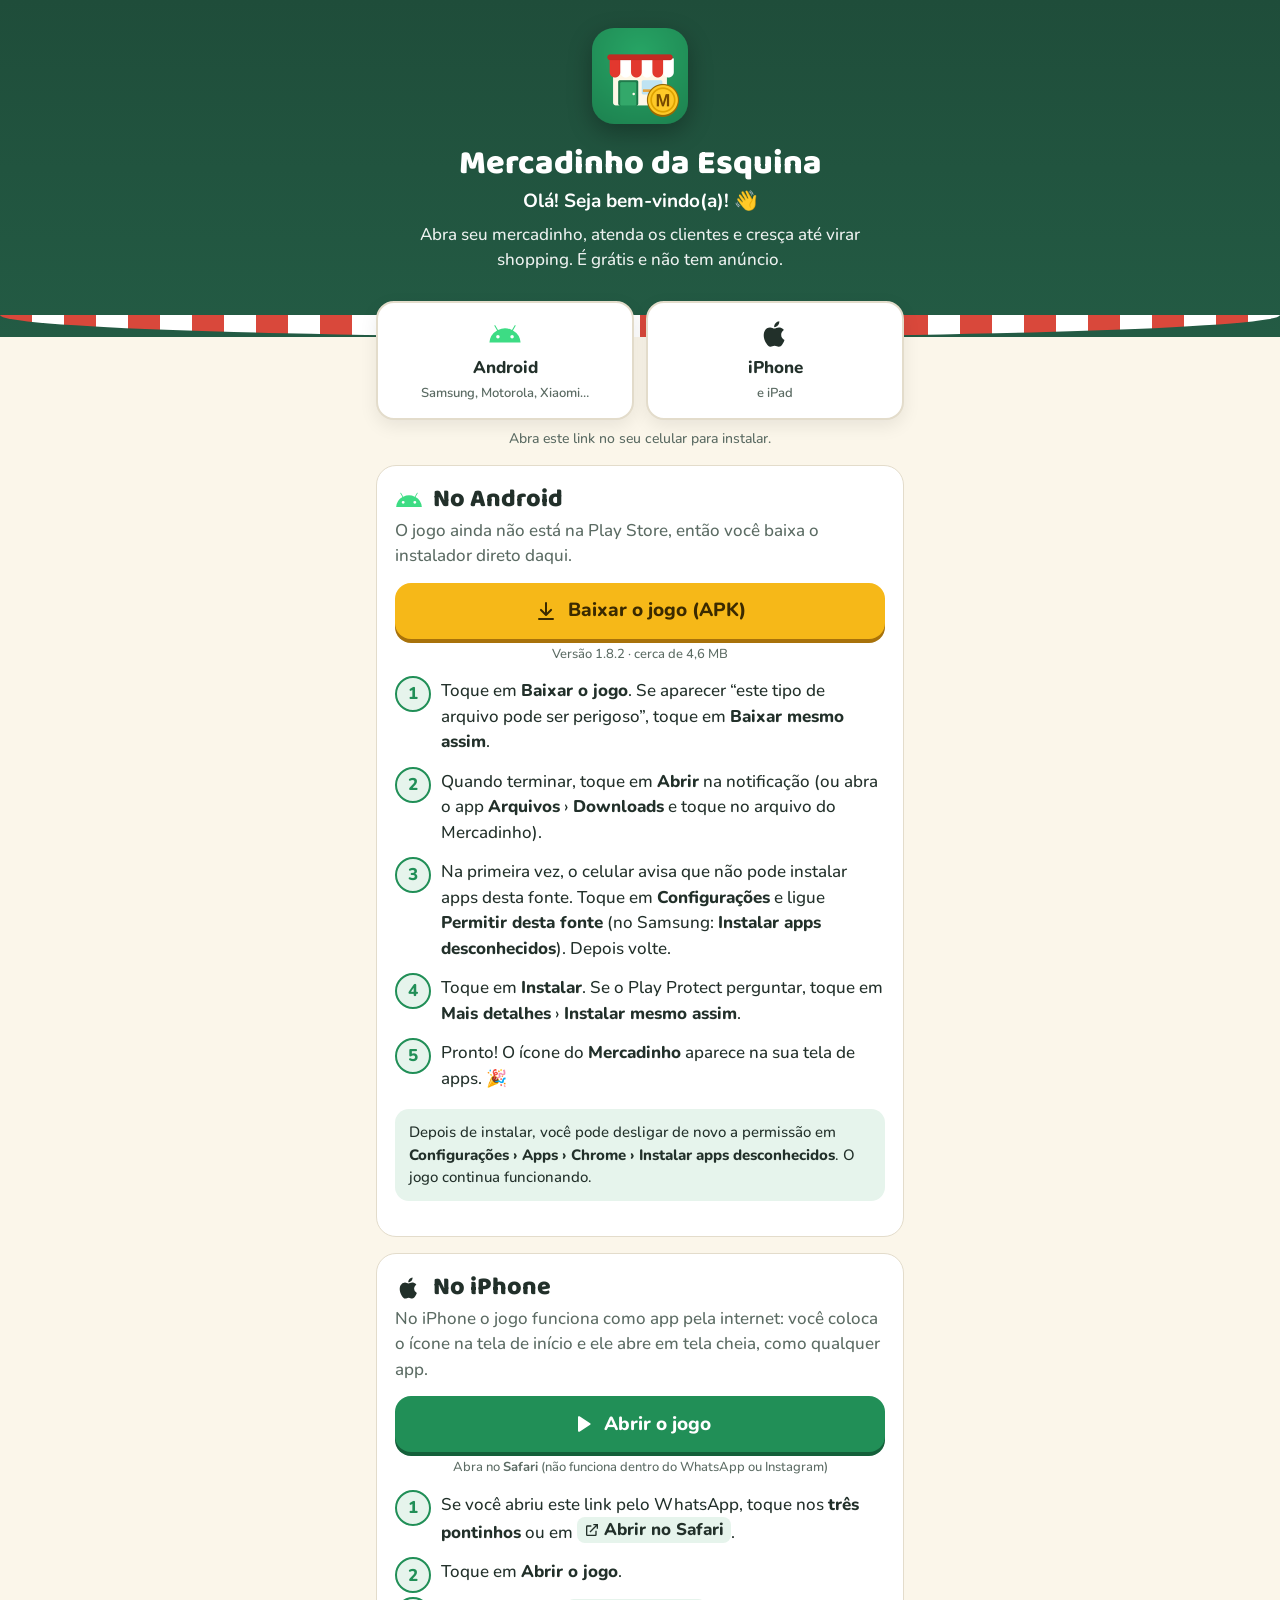
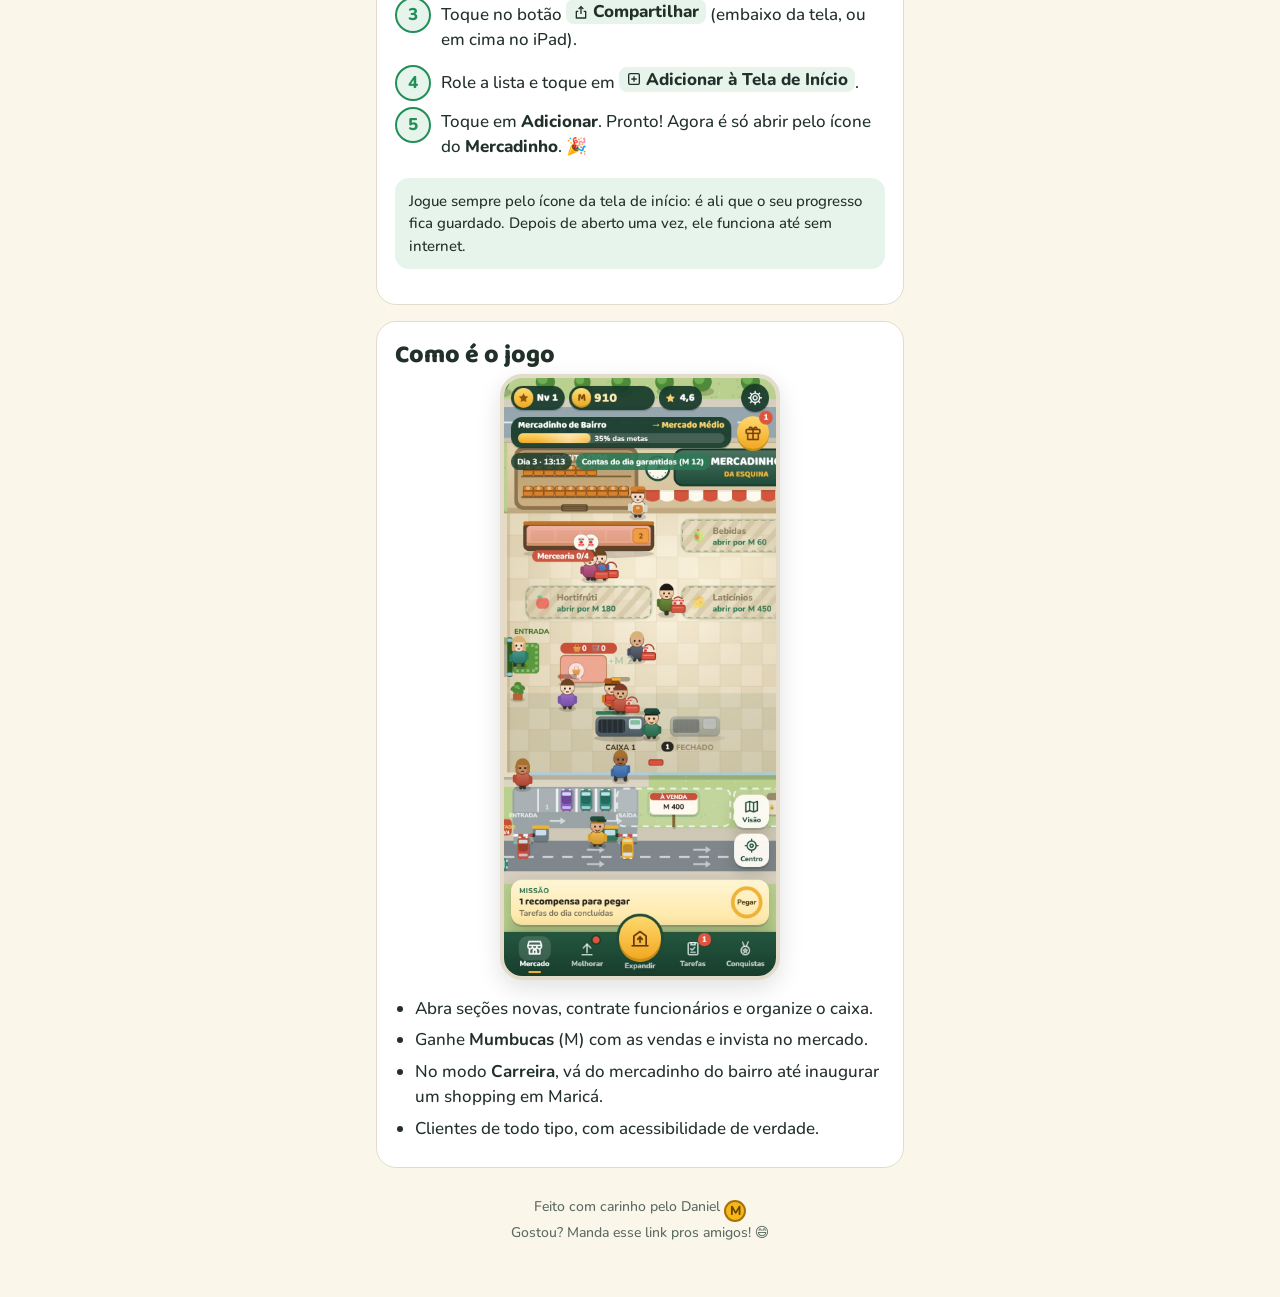
==== commit 2854a2ae: "Versão 1.8.2: correções dos relatos dos testadores (capítulo 9, rolagem ao treinar, aviso de cestas," ====
--- a/baixar/index.html
+++ b/baixar/index.html
@@ -104,11 +104,11 @@
   <section class="cartao" id="android" aria-labelledby="t-android">
     <h2 id="t-android"><svg viewBox="0 0 24 24" aria-hidden="true"><path fill="#3ddc84" d="M17.6 9.48l1.84-3.18a.38.38 0 0 0-.66-.38l-1.86 3.22a11.4 11.4 0 0 0-9.84 0L5.22 5.92a.38.38 0 0 0-.66.38L6.4 9.48A10.8 10.8 0 0 0 1 18h22a10.8 10.8 0 0 0-5.4-8.52zM7 15.25a1.25 1.25 0 1 1 0-2.5 1.25 1.25 0 0 1 0 2.5zm10 0a1.25 1.25 0 1 1 0-2.5 1.25 1.25 0 0 1 0 2.5z"/></svg>No Android</h2>
     <p class="intro">O jogo ainda não está na Play Store, então você baixa o instalador direto daqui.</p>
-    <a class="botao" href="mercadinho-da-esquina-1.8.1.apk" download>
+    <a class="botao" href="mercadinho-da-esquina-1.8.2.apk" download>
       <svg viewBox="0 0 24 24" aria-hidden="true"><path fill="currentColor" d="M12 3a1 1 0 0 1 1 1v9.59l3.3-3.3a1 1 0 1 1 1.4 1.42l-5 5a1 1 0 0 1-1.4 0l-5-5a1 1 0 1 1 1.4-1.42l3.3 3.3V4a1 1 0 0 1 1-1zM5 19h14a1 1 0 1 1 0 2H5a1 1 0 1 1 0-2z"/></svg>
       Baixar o jogo (APK)
     </a>
-    <p class="meta">Versão 1.8.1 · cerca de 4,6 MB</p>
+    <p class="meta">Versão 1.8.2 · cerca de 4,6 MB</p>
     <ol class="passos">
       <li>Toque em <b>Baixar o jogo</b>. Se aparecer “este tipo de arquivo pode ser perigoso”, toque em <b>Baixar mesmo assim</b>.</li>
       <li>Quando terminar, toque em <b>Abrir</b> na notificação (ou abra o app <b>Arquivos</b> › <b>Downloads</b> e toque no arquivo do Mercadinho).</li>
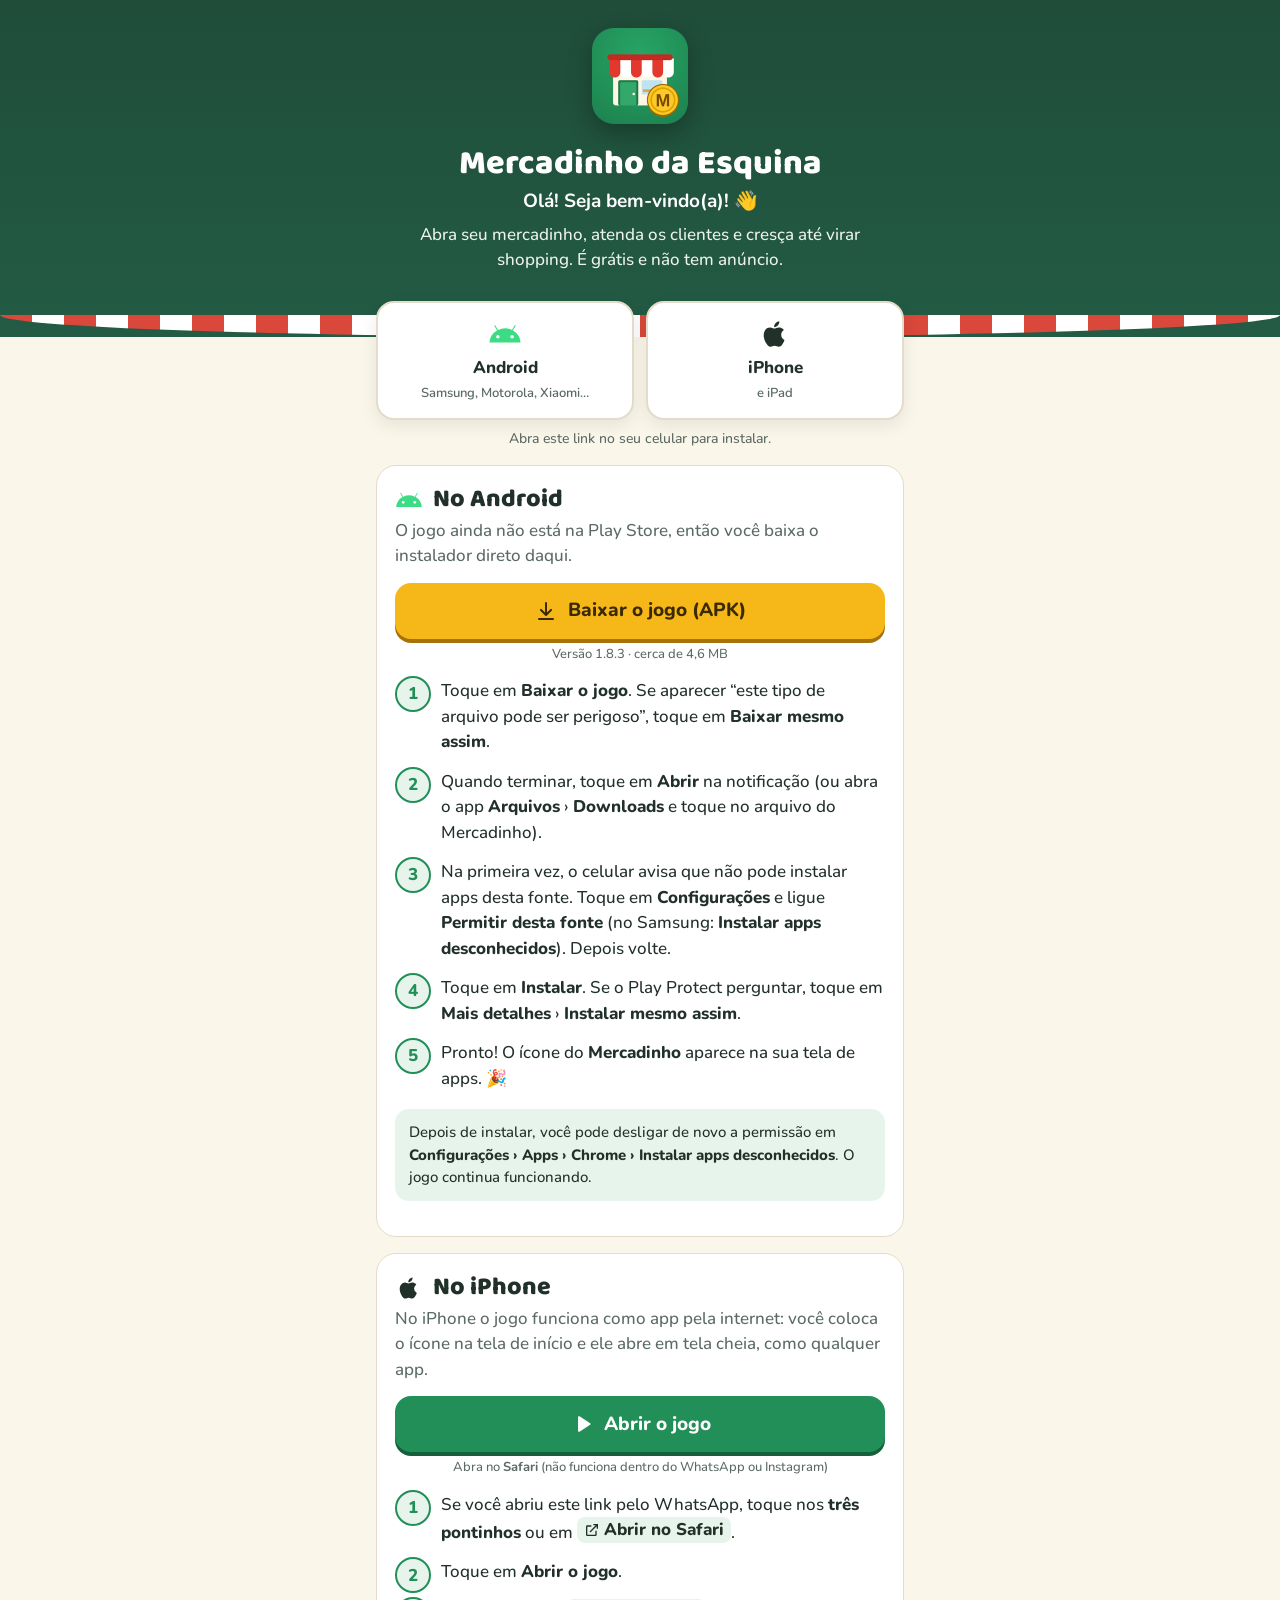
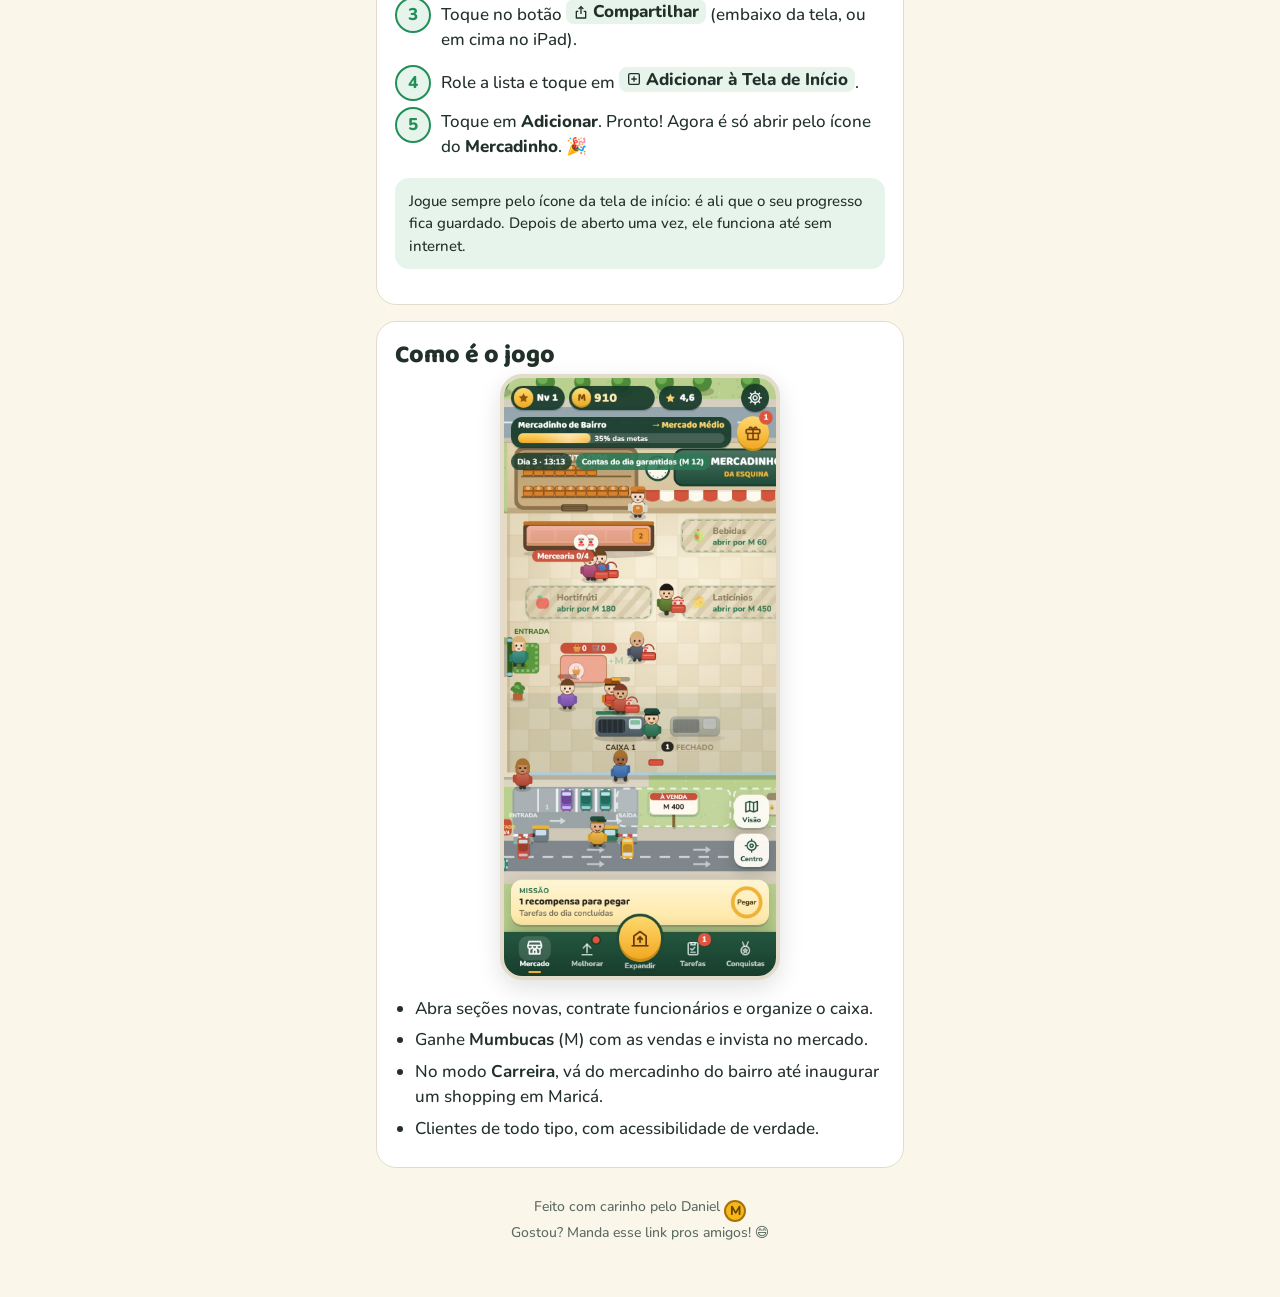
==== commit 76b3ddae: "Versão 1.8.3: capítulo 9 avisa quando todos os caixas são fixos, dias fora do app contam nas estaçõe" ====
--- a/baixar/index.html
+++ b/baixar/index.html
@@ -104,11 +104,11 @@
   <section class="cartao" id="android" aria-labelledby="t-android">
     <h2 id="t-android"><svg viewBox="0 0 24 24" aria-hidden="true"><path fill="#3ddc84" d="M17.6 9.48l1.84-3.18a.38.38 0 0 0-.66-.38l-1.86 3.22a11.4 11.4 0 0 0-9.84 0L5.22 5.92a.38.38 0 0 0-.66.38L6.4 9.48A10.8 10.8 0 0 0 1 18h22a10.8 10.8 0 0 0-5.4-8.52zM7 15.25a1.25 1.25 0 1 1 0-2.5 1.25 1.25 0 0 1 0 2.5zm10 0a1.25 1.25 0 1 1 0-2.5 1.25 1.25 0 0 1 0 2.5z"/></svg>No Android</h2>
     <p class="intro">O jogo ainda não está na Play Store, então você baixa o instalador direto daqui.</p>
-    <a class="botao" href="mercadinho-da-esquina-1.8.2.apk" download>
+    <a class="botao" href="mercadinho-da-esquina-1.8.3.apk" download>
       <svg viewBox="0 0 24 24" aria-hidden="true"><path fill="currentColor" d="M12 3a1 1 0 0 1 1 1v9.59l3.3-3.3a1 1 0 1 1 1.4 1.42l-5 5a1 1 0 0 1-1.4 0l-5-5a1 1 0 1 1 1.4-1.42l3.3 3.3V4a1 1 0 0 1 1-1zM5 19h14a1 1 0 1 1 0 2H5a1 1 0 1 1 0-2z"/></svg>
       Baixar o jogo (APK)
     </a>
-    <p class="meta">Versão 1.8.2 · cerca de 4,6 MB</p>
+    <p class="meta">Versão 1.8.3 · cerca de 4,6 MB</p>
     <ol class="passos">
       <li>Toque em <b>Baixar o jogo</b>. Se aparecer “este tipo de arquivo pode ser perigoso”, toque em <b>Baixar mesmo assim</b>.</li>
       <li>Quando terminar, toque em <b>Abrir</b> na notificação (ou abra o app <b>Arquivos</b> › <b>Downloads</b> e toque no arquivo do Mercadinho).</li>
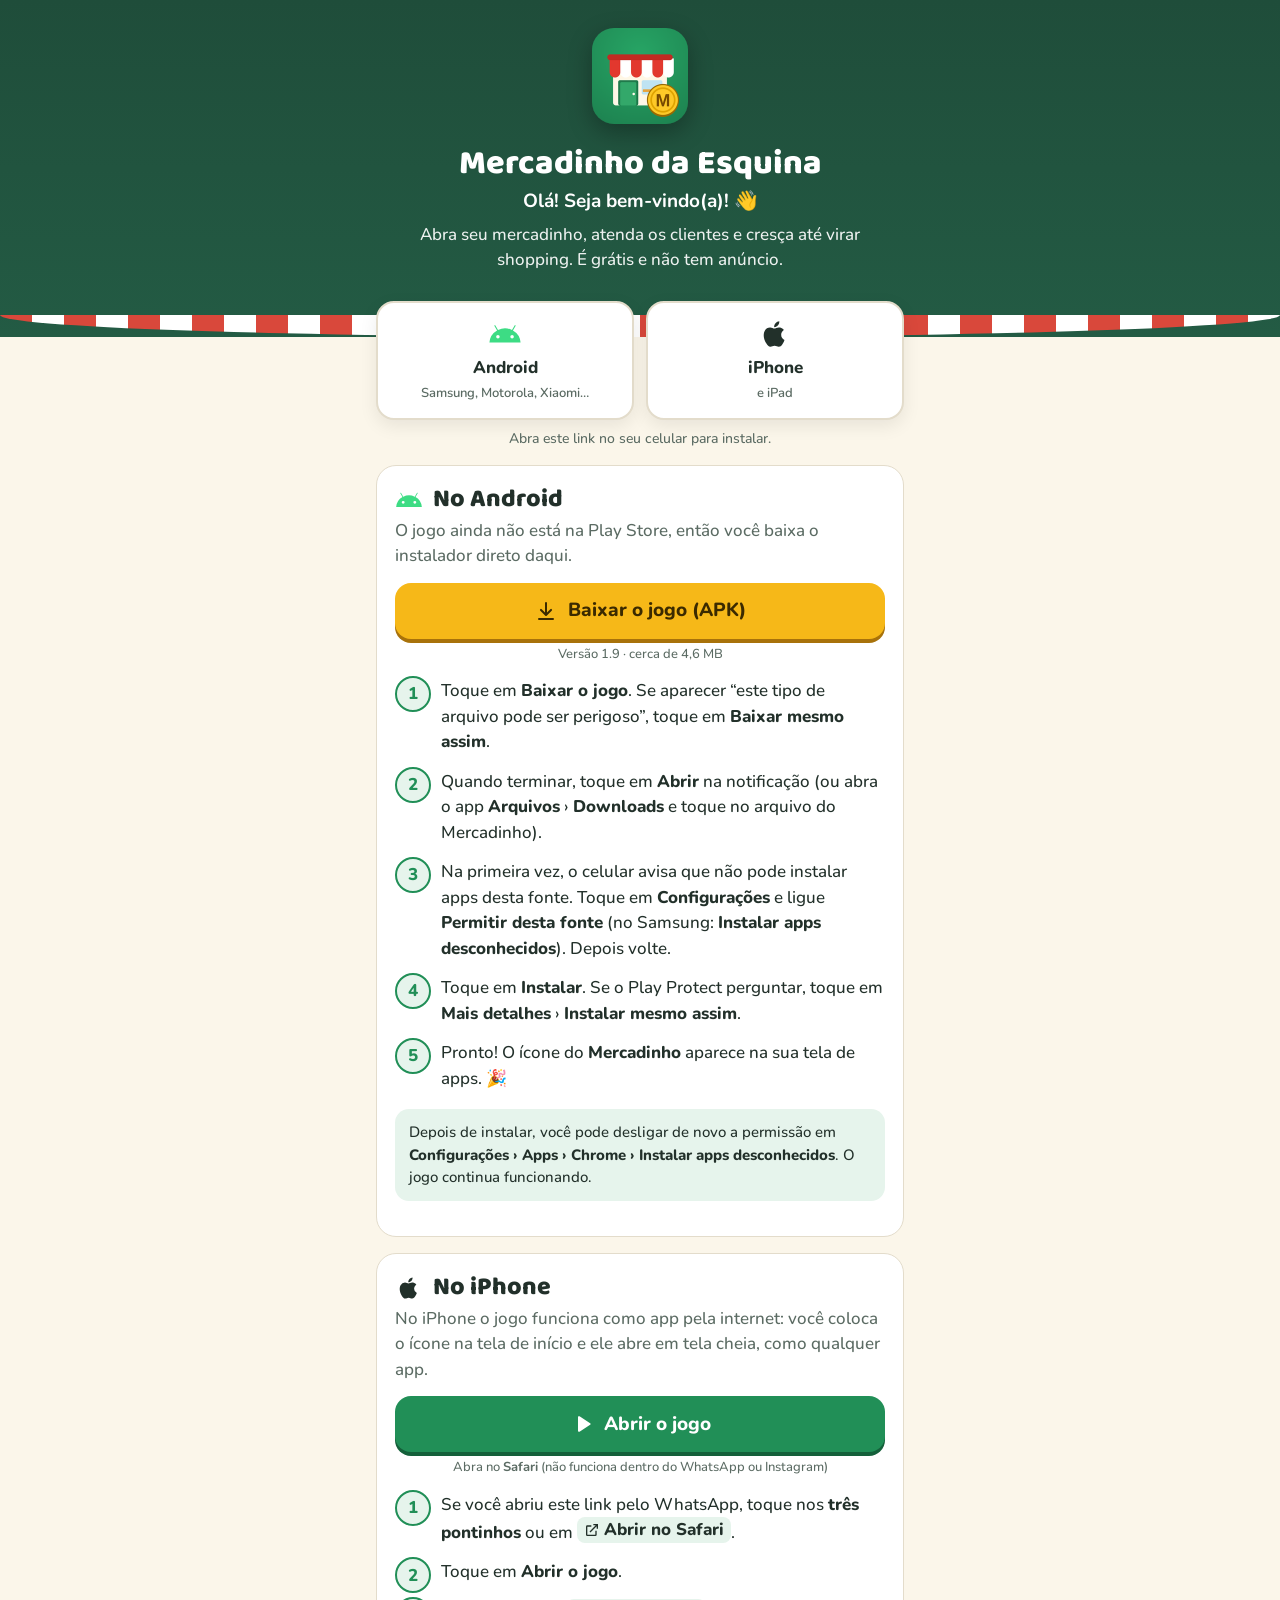
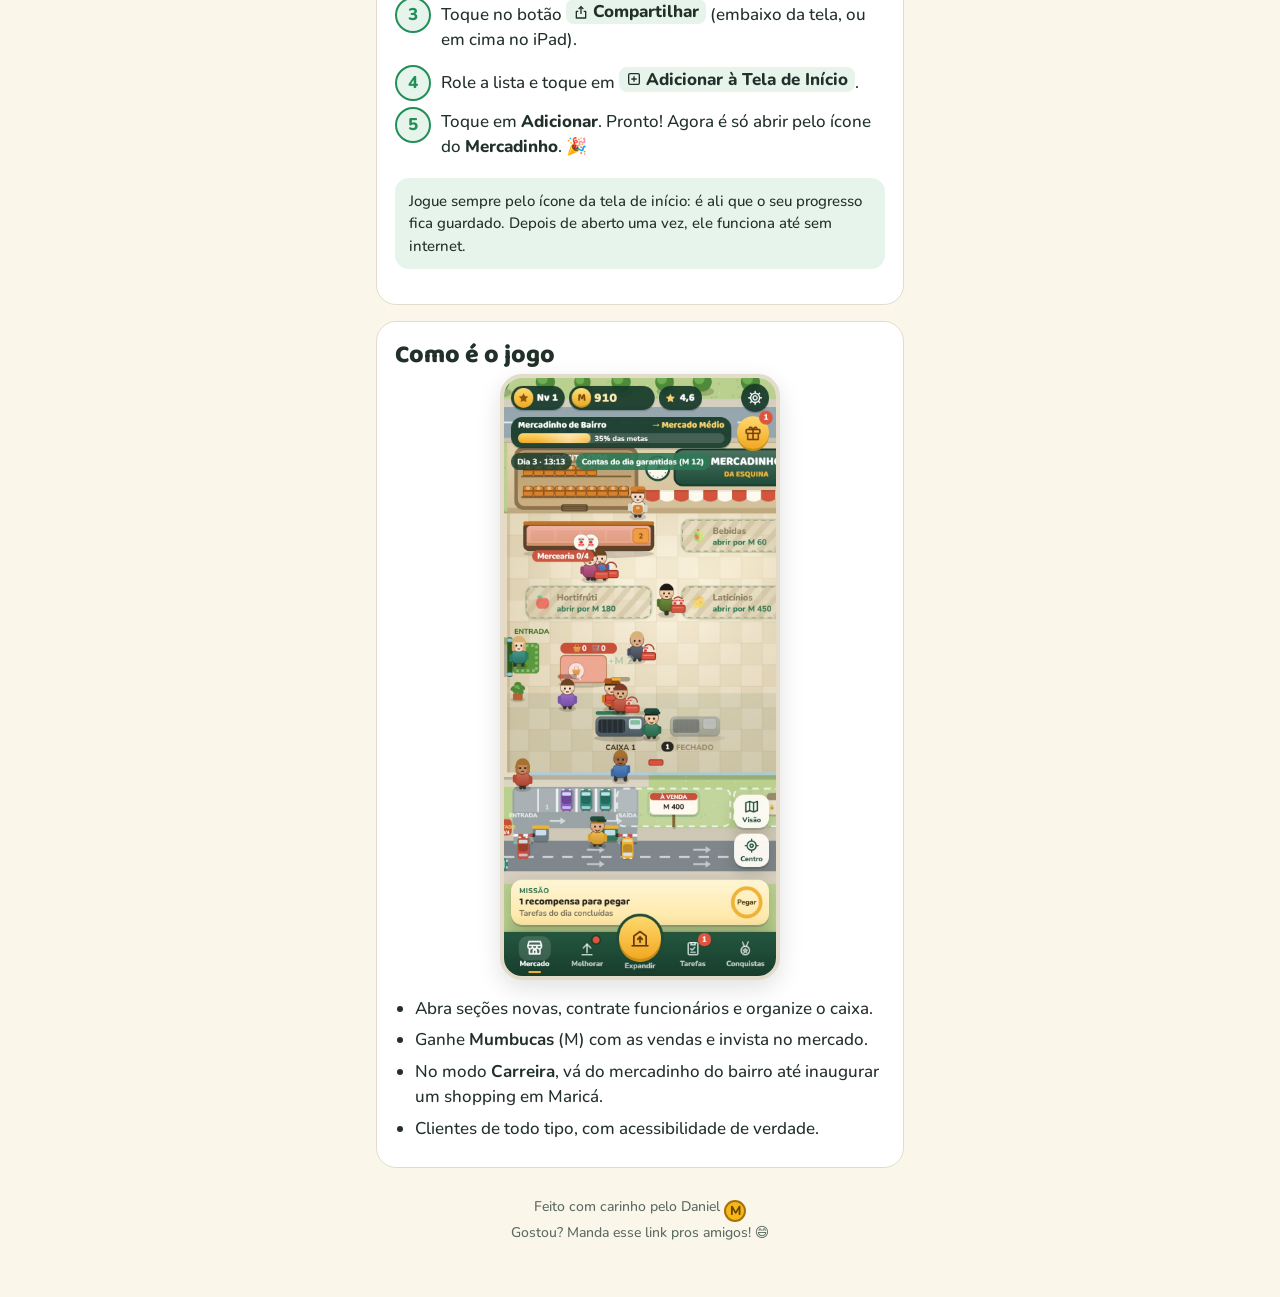
==== commit f2cb0e79: "Versão 1.9: lojas grandes mais vivas (lotação e fila), caminhão com frete, treino com ganho menor, b" ====
--- a/baixar/index.html
+++ b/baixar/index.html
@@ -104,11 +104,11 @@
   <section class="cartao" id="android" aria-labelledby="t-android">
     <h2 id="t-android"><svg viewBox="0 0 24 24" aria-hidden="true"><path fill="#3ddc84" d="M17.6 9.48l1.84-3.18a.38.38 0 0 0-.66-.38l-1.86 3.22a11.4 11.4 0 0 0-9.84 0L5.22 5.92a.38.38 0 0 0-.66.38L6.4 9.48A10.8 10.8 0 0 0 1 18h22a10.8 10.8 0 0 0-5.4-8.52zM7 15.25a1.25 1.25 0 1 1 0-2.5 1.25 1.25 0 0 1 0 2.5zm10 0a1.25 1.25 0 1 1 0-2.5 1.25 1.25 0 0 1 0 2.5z"/></svg>No Android</h2>
     <p class="intro">O jogo ainda não está na Play Store, então você baixa o instalador direto daqui.</p>
-    <a class="botao" href="mercadinho-da-esquina-1.8.3.apk" download>
+    <a class="botao" href="mercadinho-da-esquina-1.9.apk" download>
       <svg viewBox="0 0 24 24" aria-hidden="true"><path fill="currentColor" d="M12 3a1 1 0 0 1 1 1v9.59l3.3-3.3a1 1 0 1 1 1.4 1.42l-5 5a1 1 0 0 1-1.4 0l-5-5a1 1 0 1 1 1.4-1.42l3.3 3.3V4a1 1 0 0 1 1-1zM5 19h14a1 1 0 1 1 0 2H5a1 1 0 1 1 0-2z"/></svg>
       Baixar o jogo (APK)
     </a>
-    <p class="meta">Versão 1.8.3 · cerca de 4,6 MB</p>
+    <p class="meta">Versão 1.9 · cerca de 4,6 MB</p>
     <ol class="passos">
       <li>Toque em <b>Baixar o jogo</b>. Se aparecer “este tipo de arquivo pode ser perigoso”, toque em <b>Baixar mesmo assim</b>.</li>
       <li>Quando terminar, toque em <b>Abrir</b> na notificação (ou abra o app <b>Arquivos</b> › <b>Downloads</b> e toque no arquivo do Mercadinho).</li>
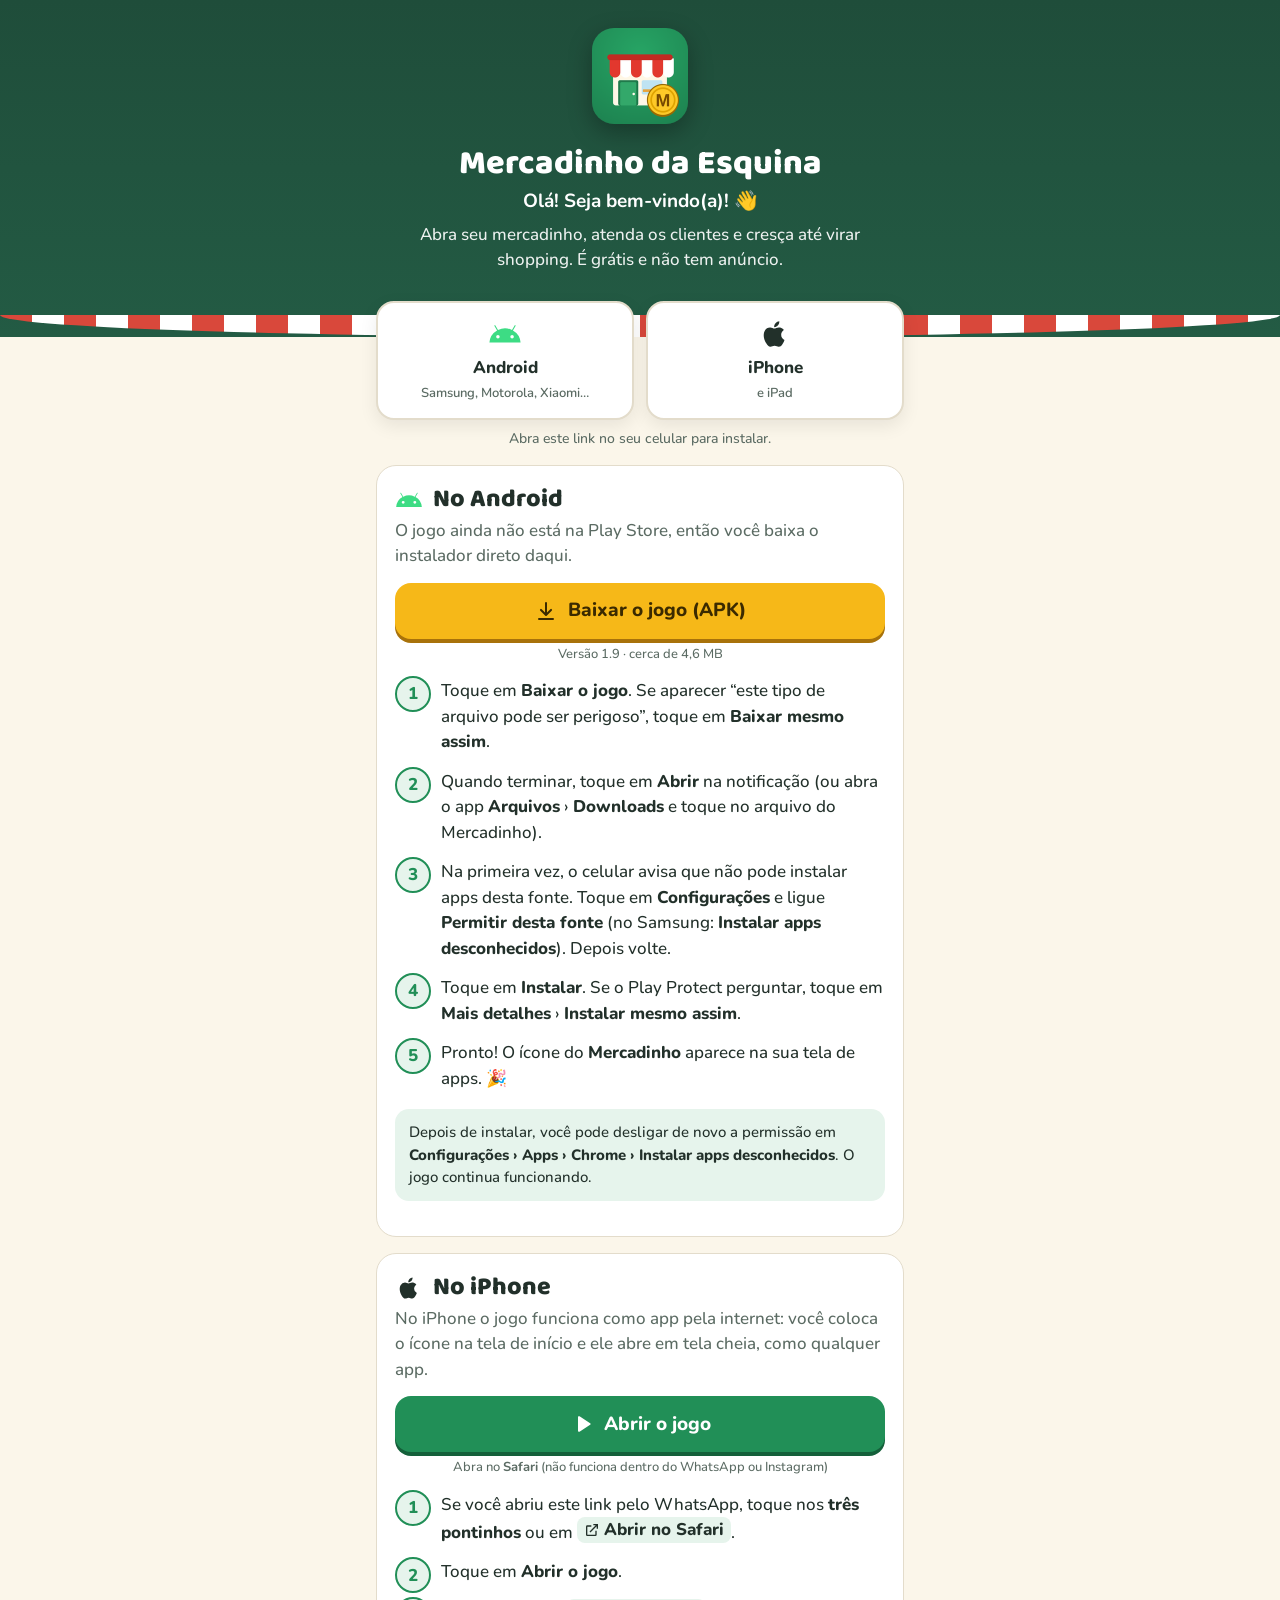
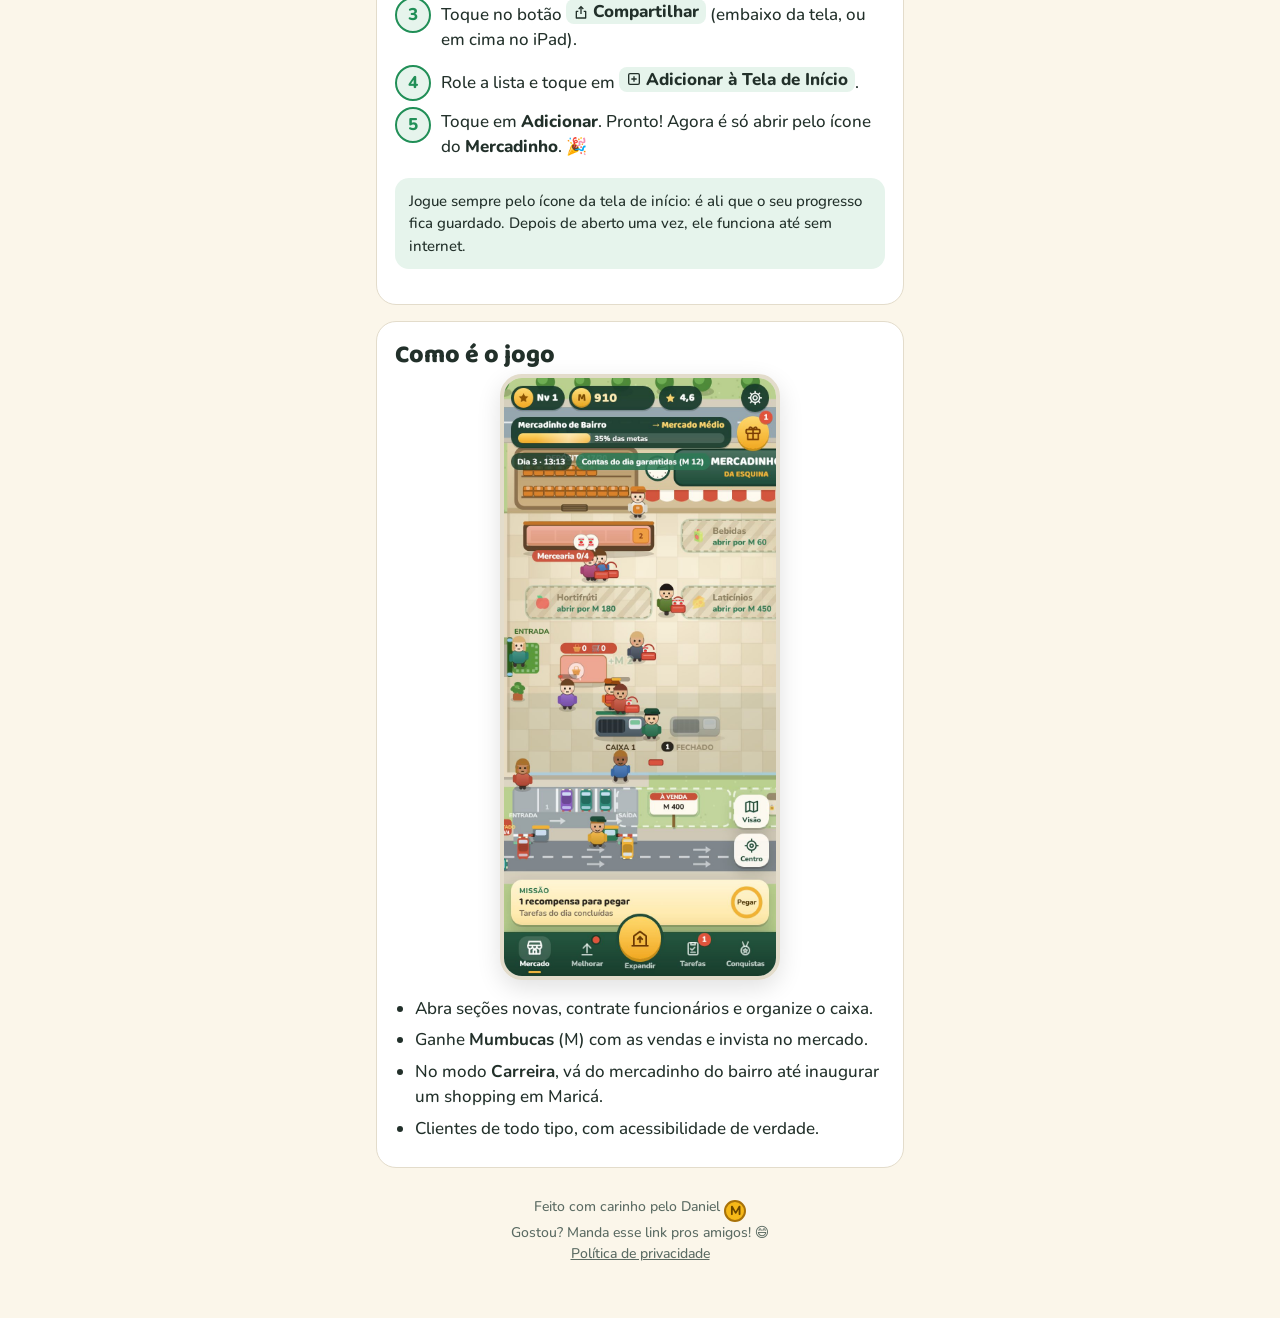
==== commit 991965d0: "Versão 1.9: privacidade (diagnóstico só com permissão, relato sem texto na planilha, política de pri" ====
--- a/baixar/index.html
+++ b/baixar/index.html
@@ -18,10 +18,9 @@
 <meta name="twitter:card" content="summary_large_image">
 <link rel="icon" href="../icone-192.png">
 <link rel="apple-touch-icon" href="../apple-touch-icon.png">
-<link rel="preconnect" href="https://fonts.googleapis.com">
-<link rel="preconnect" href="https://fonts.gstatic.com" crossorigin>
-<link href="https://fonts.googleapis.com/css2?family=Baloo+2:wght@700;800&family=Nunito:wght@500;700;800&display=swap" rel="stylesheet">
 <style>
+  @font-face{font-family:"Baloo 2";font-style:normal;font-weight:400 800;font-display:swap;src:url(../fontes/baloo2.woff2) format("woff2")}
+  @font-face{font-family:"Nunito";font-style:normal;font-weight:200 1000;font-display:swap;src:url(../fontes/nunito.woff2) format("woff2")}
   :root{
     --verde:#1f4d3a; --verde2:#218f57; --verde-claro:#e6f4ec;
     --ouro:#f6b818; --ouro-escuro:#a8720a; --vermelho:#d9483b;
@@ -156,7 +155,7 @@
     </div>
   </section>
 
-  <p class="rodape">Feito com carinho pelo Daniel <span class="moeda" aria-hidden="true">M</span><br>Gostou? Manda esse link pros amigos! 😄</p>
+  <p class="rodape">Feito com carinho pelo Daniel <span class="moeda" aria-hidden="true">M</span><br>Gostou? Manda esse link pros amigos! 😄<br><a href="../privacidade/">Política de privacidade</a></p>
 </main>
 
 <script>
